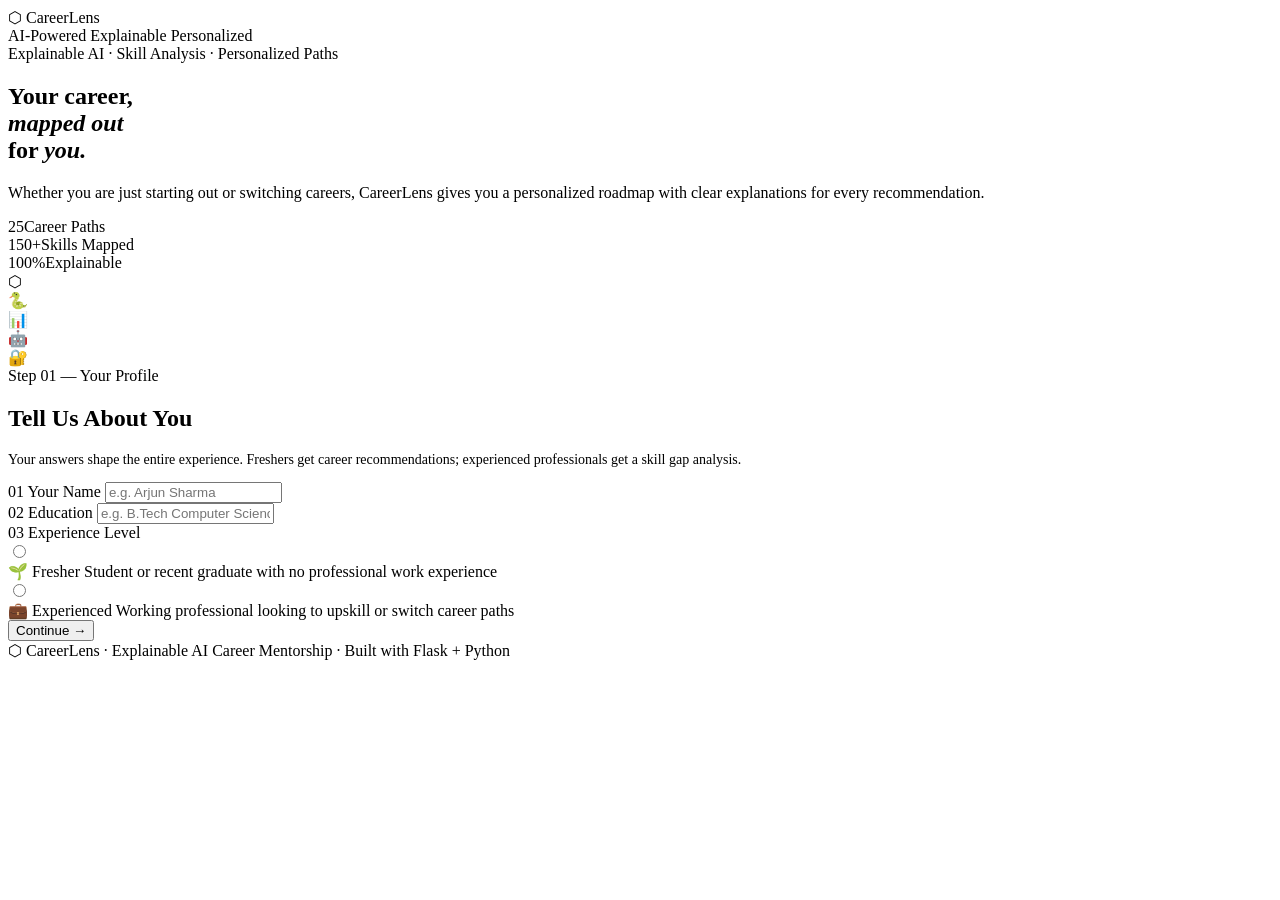
==== index.html @ 4e4c8764 "Add files via upload" ====
<!DOCTYPE html>
<html lang="en">
<head>
  <meta charset="UTF-8" />
  <meta name="viewport" content="width=device-width, initial-scale=1.0" />
  <title>CareerLens — AI Career Mentorship</title>
  <link rel="preconnect" href="https://fonts.googleapis.com" />
  <link href="https://fonts.googleapis.com/css2?family=Bebas+Neue&family=DM+Sans:ital,wght@0,300;0,400;0,500;0,600;1,300&family=DM+Mono:wght@400;500&display=swap" rel="stylesheet" />
  <link rel="stylesheet" href="{{ url_for('static', filename='css/main.css') }}" />
</head>
<body>

<div class="noise"></div>

<!-- HEADER -->
<header class="site-header">
  <div class="logo">
    <span class="logo-mark">⬡</span>
    <span class="logo-text">CareerLens</span>
  </div>
  <nav class="header-nav">
    <span class="nav-tag">AI-Powered</span>
    <span class="nav-tag">Explainable</span>
    <span class="nav-tag">Personalized</span>
  </nav>
</header>

<!-- HERO -->
<section class="hero">
  <div class="hero-grid-bg"></div>
  <div class="hero-content">
    <div class="hero-eyebrow">Explainable AI · Skill Analysis · Personalized Paths</div>
    <h1 class="hero-title">
      Your career,<br/>
      <em>mapped out</em><br/>
      for <em>you.</em>
    </h1>
    <p class="hero-sub">Whether you are just starting out or switching careers, CareerLens gives you a personalized roadmap with clear explanations for every recommendation.</p>
    <div class="hero-stats">
      <div class="stat"><span class="stat-num">25</span><span class="stat-label">Career Paths</span></div>
      <div class="stat"><span class="stat-num">150+</span><span class="stat-label">Skills Mapped</span></div>
      <div class="stat"><span class="stat-num">100%</span><span class="stat-label">Explainable</span></div>
    </div>
  </div>
  <div class="hero-visual">
    <div class="orbit-ring ring-1"></div>
    <div class="orbit-ring ring-2"></div>
    <div class="orbit-ring ring-3"></div>
    <div class="center-node">⬡</div>
    <div class="orbit-node node-a">🐍</div>
    <div class="orbit-node node-b">📊</div>
    <div class="orbit-node node-c">🤖</div>
    <div class="orbit-node node-d">🔐</div>
  </div>
</section>

<!-- STEP 1: PROFILE FORM -->
<section class="form-section" id="profile">
  <div class="form-container">
    <div class="form-header">
      <div class="form-step-label">Step 01 — Your Profile</div>
      <h2 class="form-title">Tell Us About You</h2>
      <p style="color:var(--text-3);font-size:14px;margin-top:8px;">Your answers shape the entire experience. Freshers get career recommendations; experienced professionals get a skill gap analysis.</p>
    </div>

    <form id="profileForm" class="mentor-form">

      <!-- Name -->
      <div class="field-group">
        <label for="userName" class="field-label">
          <span class="field-num">01</span> Your Name
        </label>
        <input type="text" id="userName" class="field-input"
          placeholder="e.g. Arjun Sharma" autocomplete="off" required />
      </div>

      <!-- Education -->
      <div class="field-group">
        <label for="userEducation" class="field-label">
          <span class="field-num">02</span> Education
        </label>
        <input type="text" id="userEducation" class="field-input"
          placeholder="e.g. B.Tech Computer Science, B.Sc Mathematics..." autocomplete="off" required />
      </div>

      <!-- Experience Level -->
      <div class="field-group">
        <label class="field-label">
          <span class="field-num">03</span> Experience Level
        </label>
        <div class="exp-toggle">
          <label class="exp-card" id="fresherCard">
            <input type="radio" name="experience" value="fresher" required />
            <div class="exp-card-inner">
              <span class="exp-icon">🌱</span>
              <span class="exp-title">Fresher</span>
              <span class="exp-desc">Student or recent graduate with no professional work experience</span>
            </div>
          </label>
          <label class="exp-card" id="experiencedCard">
            <input type="radio" name="experience" value="experienced" required />
            <div class="exp-card-inner">
              <span class="exp-icon">💼</span>
              <span class="exp-title">Experienced</span>
              <span class="exp-desc">Working professional looking to upskill or switch career paths</span>
            </div>
          </label>
        </div>
      </div>

      <div id="formError" class="form-error" hidden></div>

      <button type="submit" class="submit-btn" id="submitBtn">
        <span class="btn-text">Continue</span>
        <span class="btn-arrow">→</span>
      </button>

    </form>
  </div>
</section>

<!-- FOOTER -->
<footer class="site-footer">
  <div class="footer-inner">
    <span class="logo-mark">⬡</span>
    <span>CareerLens · Explainable AI Career Mentorship · Built with Flask + Python</span>
  </div>
</footer>

<script>
  const form = document.getElementById("profileForm");
  const errBox = document.getElementById("formError");

  form.addEventListener("submit", function(e) {
    e.preventDefault();
    errBox.hidden = true;

    const name       = document.getElementById("userName").value.trim();
    const education  = document.getElementById("userEducation").value.trim();
    const experience = document.querySelector('input[name="experience"]:checked')?.value;

    if (!name || !education || !experience) {
      errBox.textContent = "Please fill in all fields and select your experience level.";
      errBox.hidden = false;
      return;
    }

    // Store in sessionStorage so next page can read it
    sessionStorage.setItem("cl_name",       name);
    sessionStorage.setItem("cl_education",  education);
    sessionStorage.setItem("cl_experience", experience);

    if (experience === "fresher") {
      window.location.href = "/fresher";
    } else {
      window.location.href = "/experienced";
    }
  });
</script>
</body>
</html>
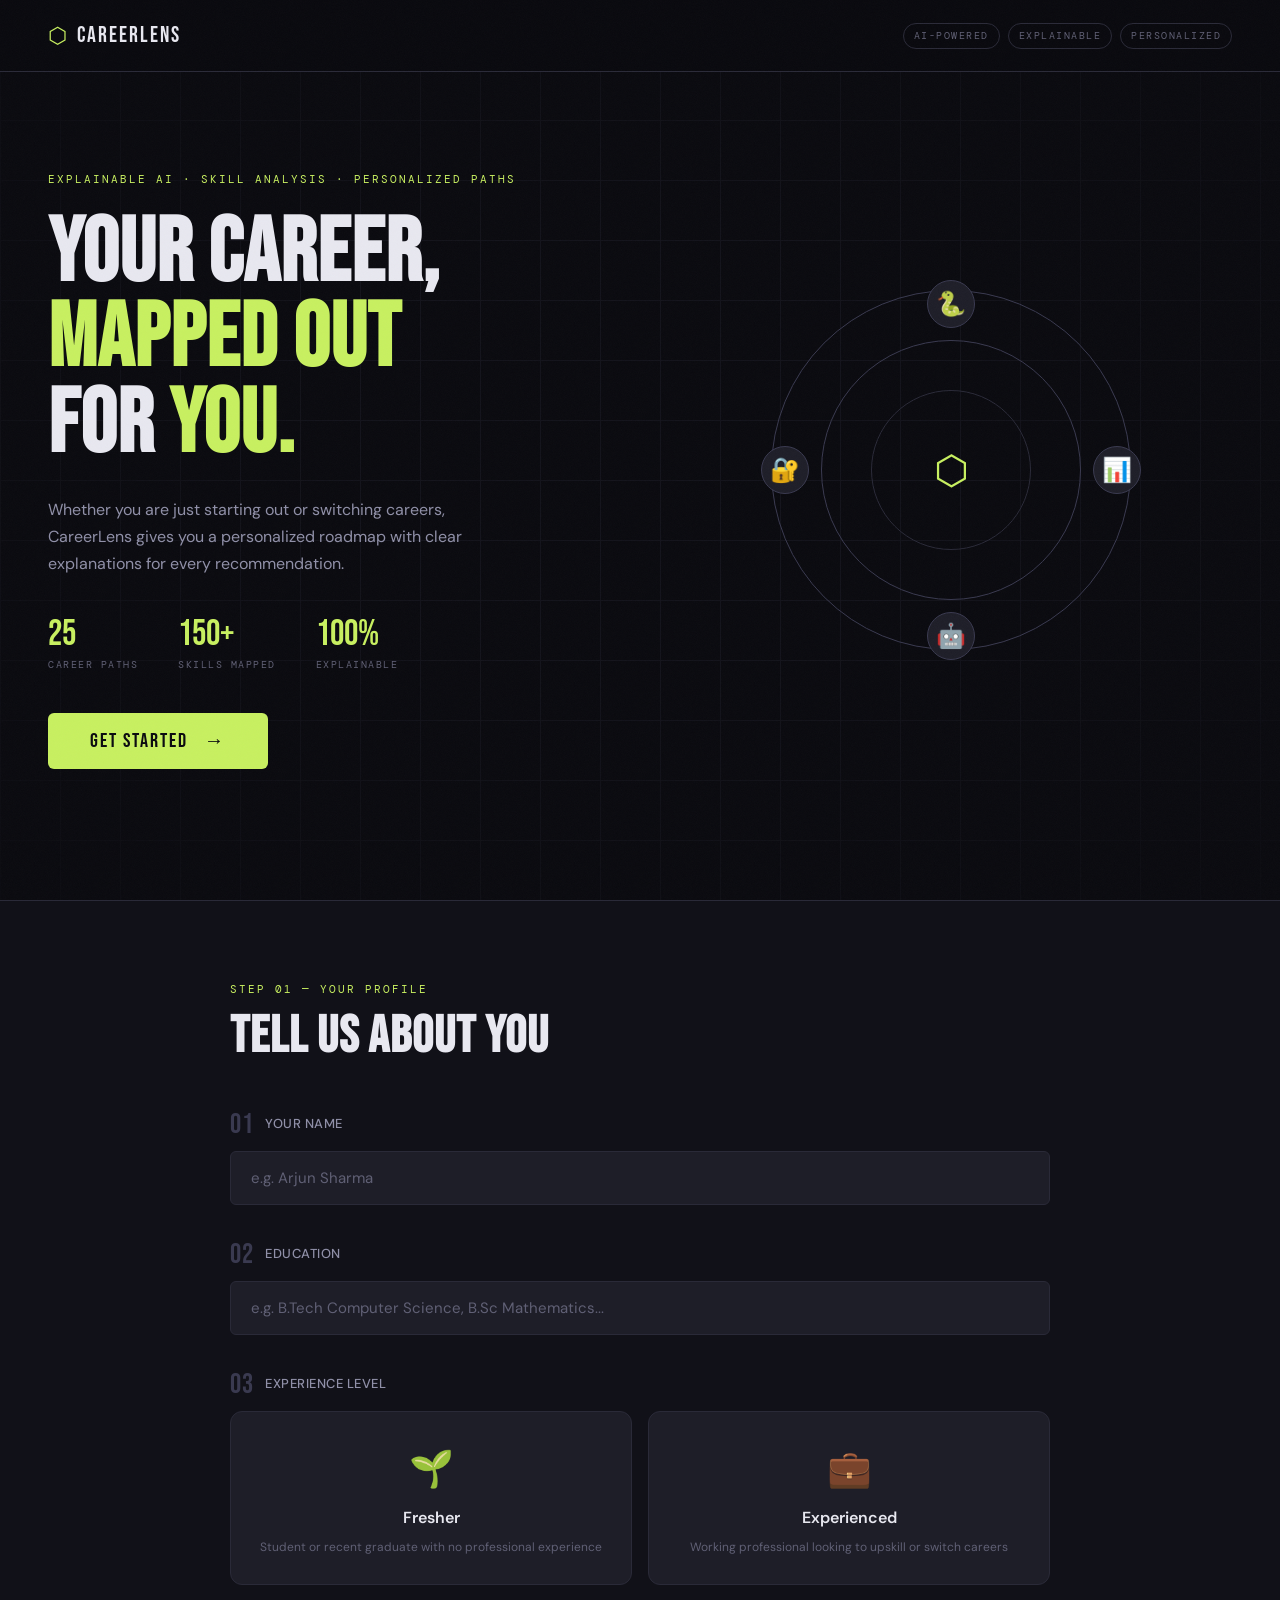
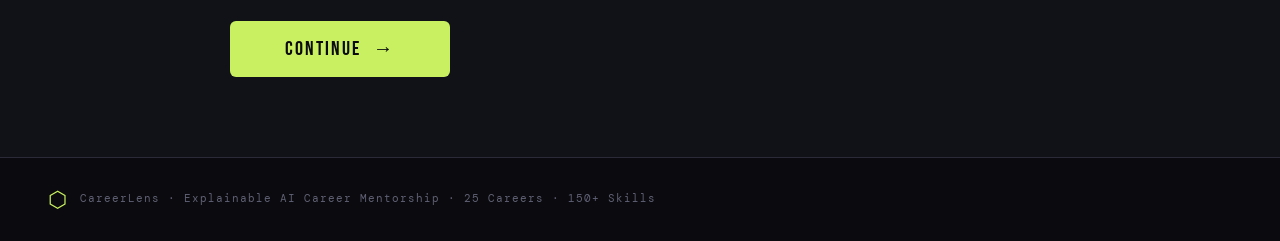
==== commit 9981f58c: "Update print statement from 'Hello' to 'Goodbye'" ====
--- a/index.html
+++ b/index.html
@@ -1,161 +1,720 @@
 <!DOCTYPE html>
 <html lang="en">
 <head>
-  <meta charset="UTF-8" />
-  <meta name="viewport" content="width=device-width, initial-scale=1.0" />
-  <title>CareerLens — AI Career Mentorship</title>
-  <link rel="preconnect" href="https://fonts.googleapis.com" />
-  <link href="https://fonts.googleapis.com/css2?family=Bebas+Neue&family=DM+Sans:ital,wght@0,300;0,400;0,500;0,600;1,300&family=DM+Mono:wght@400;500&display=swap" rel="stylesheet" />
-  <link rel="stylesheet" href="{{ url_for('static', filename='css/main.css') }}" />
+<meta charset="UTF-8"/>
+<meta name="viewport" content="width=device-width,initial-scale=1.0"/>
+<title>CareerLens — AI Career Mentorship</title>
+<link rel="preconnect" href="https://fonts.googleapis.com"/>
+<link href="https://fonts.googleapis.com/css2?family=Bebas+Neue&family=DM+Sans:wght@300;400;500;600&family=DM+Mono:wght@400;500&display=swap" rel="stylesheet"/>
+<style>
+:root{
+  --bg:#0a0a0f;--bg2:#111118;--bg3:#18181f;--surface:#1e1e28;
+  --border:#2a2a38;--border2:#3a3a50;
+  --text:#e8e8f0;--text2:#9090a8;--text3:#606075;
+  --accent:#c8f060;--accent2:#60c0f0;--accent3:#f0906a;
+  --critical:#ff6b6b;--important:#ffa94d;--advanced:#60c0f0;
+  --green:#69db7c;
+  --fd:'Bebas Neue',sans-serif;--fb:'DM Sans',sans-serif;--fm:'DM Mono',monospace;
+  --r:6px;--rl:12px;
+}
+*,*::before,*::after{box-sizing:border-box;margin:0;padding:0}
+html{scroll-behavior:smooth}
+body{font-family:var(--fb);background:var(--bg);color:var(--text);min-height:100vh;overflow-x:hidden;line-height:1.6}
+.noise{position:fixed;inset:0;pointer-events:none;z-index:999;opacity:.03;
+  background-image:url("data:image/svg+xml,%3Csvg viewBox='0 0 256 256' xmlns='http://www.w3.org/2000/svg'%3E%3Cfilter id='n'%3E%3CfeTurbulence type='fractalNoise' baseFrequency='.9' numOctaves='4' stitchTiles='stitch'/%3E%3C/filter%3E%3Crect width='100%25' height='100%25' filter='url(%23n)'/%3E%3C/svg%3E");
+  background-size:180px}
+
+/* HEADER */
+.site-header{position:fixed;top:0;left:0;right:0;z-index:100;display:flex;align-items:center;justify-content:space-between;padding:18px 48px;background:rgba(10,10,15,.85);backdrop-filter:blur(12px);border-bottom:1px solid var(--border)}
+.logo{display:flex;align-items:center;gap:10px;cursor:pointer}
+.logo-mark{font-size:22px;color:var(--accent);animation:pulse 3s ease-in-out infinite}
+.logo-text{font-family:var(--fd);font-size:22px;letter-spacing:2px}
+.header-nav{display:flex;gap:8px}
+.nav-tag{font-family:var(--fm);font-size:10px;letter-spacing:1.5px;text-transform:uppercase;color:var(--text3);padding:4px 10px;border:1px solid var(--border);border-radius:99px}
+.breadcrumb{display:flex;align-items:center;gap:8px;font-family:var(--fm);font-size:11px;letter-spacing:1px}
+.bc-done{color:var(--accent);text-decoration:line-through;text-decoration-color:rgba(200,240,96,.4)}
+.bc-active{color:var(--text);font-weight:500}
+.bc-todo{color:var(--text3)}
+.bc-sep{color:var(--border2)}
+
+/* PAGE SYSTEM */
+.page{display:none;min-height:100vh}
+.page.active{display:block}
+
+/* HERO */
+.hero{position:relative;min-height:100vh;display:grid;grid-template-columns:1fr 1fr;align-items:center;padding:120px 48px 80px;gap:60px;overflow:hidden}
+.hero-grid-bg{position:absolute;inset:0;background-image:linear-gradient(var(--border) 1px,transparent 1px),linear-gradient(90deg,var(--border) 1px,transparent 1px);background-size:60px 60px;opacity:.3;mask-image:radial-gradient(ellipse 80% 80% at 50% 50%,black 30%,transparent 100%)}
+.hero-eyebrow{font-family:var(--fm);font-size:11px;letter-spacing:2px;text-transform:uppercase;color:var(--accent);margin-bottom:24px;animation:fadeUp .6s .2s ease both}
+.hero-title{font-family:var(--fd);font-size:clamp(52px,7vw,90px);line-height:.95;letter-spacing:1px;margin-bottom:28px;animation:fadeUp .6s .4s ease both}
+.hero-title em{font-style:normal;color:var(--accent)}
+.hero-sub{font-size:16px;color:var(--text2);max-width:440px;line-height:1.7;margin-bottom:40px;animation:fadeUp .6s .6s ease both}
+.hero-stats{display:flex;gap:40px;animation:fadeUp .6s .8s ease both}
+.stat{display:flex;flex-direction:column}
+.stat-num{font-family:var(--fd);font-size:36px;color:var(--accent);line-height:1}
+.stat-label{font-family:var(--fm);font-size:10px;letter-spacing:1.5px;text-transform:uppercase;color:var(--text3);margin-top:4px}
+.hero-cta{margin-top:40px;animation:fadeUp .6s 1s ease both}
+.hero-visual{position:relative;width:400px;height:400px;margin:0 auto;animation:fadeIn 1s 1s ease both}
+.orbit-ring{position:absolute;border-radius:50%;border:1px solid var(--border2);top:50%;left:50%;transform:translate(-50%,-50%)}
+.ring-1{width:160px;height:160px;border-color:var(--border);animation:spin 20s linear infinite}
+.ring-2{width:260px;height:260px;animation:spin 30s linear infinite reverse}
+.ring-3{width:360px;height:360px;animation:spin 45s linear infinite}
+.center-node{position:absolute;top:50%;left:50%;transform:translate(-50%,-50%);font-size:40px;color:var(--accent);animation:pulse 3s ease-in-out infinite;z-index:2}
+.orbit-node{position:absolute;font-size:24px;width:48px;height:48px;display:flex;align-items:center;justify-content:center;background:var(--surface);border:1px solid var(--border2);border-radius:50%;z-index:3}
+.node-a{top:10px;left:50%;transform:translateX(-50%)}
+.node-b{top:50%;right:10px;transform:translateY(-50%)}
+.node-c{bottom:10px;left:50%;transform:translateX(-50%)}
+.node-d{top:50%;left:10px;transform:translateY(-50%)}
+
+/* FORM SECTIONS */
+.form-section{padding:80px 48px;background:var(--bg2);border-top:1px solid var(--border)}
+.form-container{max-width:820px;margin:0 auto}
+.form-header{margin-bottom:48px}
+.form-step-label{font-family:var(--fm);font-size:11px;letter-spacing:2px;text-transform:uppercase;color:var(--accent);margin-bottom:12px}
+.form-title{font-family:var(--fd);font-size:52px;letter-spacing:1px;line-height:1}
+.mentor-form{display:flex;flex-direction:column;gap:36px}
+.field-group{display:flex;flex-direction:column;gap:12px}
+.field-label{display:flex;align-items:center;gap:12px;font-size:13px;font-weight:500;letter-spacing:.5px;color:var(--text2);text-transform:uppercase}
+.field-num{font-family:var(--fd);font-size:28px;color:var(--border2);line-height:1}
+.field-hint{margin-left:auto;font-family:var(--fm);font-size:10px;letter-spacing:1px;color:var(--text3);font-weight:400;text-transform:none}
+.field-input{width:100%;background:var(--surface);border:1px solid var(--border);border-radius:var(--r);color:var(--text);font-family:var(--fb);font-size:15px;padding:16px 20px;outline:none;transition:border-color .2s,box-shadow .2s;resize:none}
+.field-input::placeholder{color:var(--text3)}
+.field-input:focus{border-color:var(--accent);box-shadow:0 0 0 3px rgba(200,240,96,.08)}
+.field-textarea{min-height:90px;line-height:1.6}
+.field-select{appearance:none;-webkit-appearance:none;background-image:url("data:image/svg+xml,%3Csvg xmlns='http://www.w3.org/2000/svg' width='12' height='12' viewBox='0 0 12 12'%3E%3Cpath fill='%23606075' d='M6 8L1 3h10z'/%3E%3C/svg%3E");background-repeat:no-repeat;background-position:right 16px center;padding-right:40px;cursor:pointer}
+.field-select option{background:var(--bg2);color:var(--text)}
+
+/* EXP TOGGLE */
+.exp-toggle{display:grid;grid-template-columns:1fr 1fr;gap:16px}
+.exp-card input[type=radio]{display:none}
+.exp-card-inner{display:flex;flex-direction:column;align-items:center;text-align:center;gap:8px;padding:28px 20px;background:var(--surface);border:1px solid var(--border);border-radius:var(--rl);cursor:pointer;transition:all .2s}
+.exp-card-inner:hover{border-color:var(--border2);transform:translateY(-2px)}
+.exp-card input:checked+.exp-card-inner{border-color:var(--accent);background:rgba(200,240,96,.07);box-shadow:0 0 0 3px rgba(200,240,96,.08)}
+.exp-icon{font-size:36px}
+.exp-title{font-weight:600;font-size:16px;color:var(--text)}
+.exp-desc{font-size:12px;color:var(--text3);line-height:1.4}
+
+/* CHECKBOX GRID */
+.checkbox-grid{display:grid;grid-template-columns:repeat(auto-fit,minmax(150px,1fr));gap:12px}
+.check-card input[type=checkbox]{display:none}
+.check-inner{display:flex;flex-direction:column;align-items:center;text-align:center;gap:6px;padding:20px 12px;background:var(--surface);border:1px solid var(--border);border-radius:var(--rl);cursor:pointer;transition:all .2s;font-size:13px;color:var(--text2)}
+.check-inner:hover{border-color:var(--border2);transform:translateY(-2px)}
+.check-card input:checked+.check-inner{border-color:var(--accent);background:rgba(200,240,96,.07);color:var(--text);box-shadow:0 0 0 3px rgba(200,240,96,.08)}
+.check-icon{font-size:28px}
+
+/* SKILL CHIPS */
+.skill-chips{display:flex;flex-wrap:wrap;gap:8px}
+.skill-chip{font-family:var(--fm);font-size:12px;padding:4px 12px;border-radius:99px;background:rgba(200,240,96,.1);border:1px solid rgba(200,240,96,.25);color:var(--accent);animation:chipPop .15s ease}
+
+/* SUBMIT BUTTON */
+.submit-btn{align-self:flex-start;display:flex;align-items:center;gap:12px;padding:16px 36px;background:var(--accent);color:#0a0a0f;font-family:var(--fd);font-size:20px;letter-spacing:2px;border:none;border-radius:var(--r);cursor:pointer;transition:all .2s;min-width:220px;justify-content:center}
+.submit-btn:hover{transform:translateY(-2px);box-shadow:0 8px 24px rgba(200,240,96,.25)}
+.submit-btn:disabled{opacity:.6;cursor:not-allowed;transform:none}
+.btn-loader{display:flex;gap:4px;align-items:center}
+.loader-dot{width:6px;height:6px;border-radius:50%;background:#0a0a0f;animation:bounce .6s ease infinite}
+.loader-dot:nth-child(2){animation-delay:.15s}
+.loader-dot:nth-child(3){animation-delay:.3s}
+.form-error{padding:14px 20px;background:rgba(255,107,107,.08);border:1px solid rgba(255,107,107,.25);border-radius:6px;color:#ff6b6b;font-size:14px;font-family:var(--fm)}
+
+/* RESULTS */
+.results-section{padding:80px 48px;background:var(--bg)}
+.results-container{max-width:900px;margin:0 auto}
+.results-header{display:grid;grid-template-columns:1fr auto;align-items:start;gap:24px;margin-bottom:48px;padding-bottom:40px;border-bottom:1px solid var(--border)}
+.results-greeting{font-family:var(--fm);font-size:11px;letter-spacing:2px;text-transform:uppercase;color:var(--accent);margin-bottom:8px}
+.results-title{font-family:var(--fd);font-size:52px;letter-spacing:1px;line-height:1}
+.career-badge{display:flex;flex-direction:column;align-items:center;gap:4px;padding:20px 28px;background:var(--surface);border:1px solid var(--border);border-radius:var(--rl);text-align:center}
+.career-badge-icon{font-size:36px}
+.career-badge-name{font-size:13px;font-weight:600}
+.score-panel{display:grid;grid-template-columns:1fr 1fr 1fr;gap:16px;margin-bottom:40px}
+.score-card{padding:24px;background:var(--bg2);border:1px solid var(--border);border-radius:var(--rl)}
+.score-card-label{font-family:var(--fm);font-size:10px;letter-spacing:1.5px;text-transform:uppercase;color:var(--text3);margin-bottom:8px}
+.score-card-value{font-family:var(--fd);font-size:44px;line-height:1}
+.score-card-value.green{color:var(--green)}.score-card-value.orange{color:var(--important)}.score-card-value.yellow{color:#ffe066}.score-card-value.red{color:var(--critical)}.score-card-value.accent{color:var(--accent)}
+.score-card-sub{font-size:12px;color:var(--text3);margin-top:4px}
+.progress-bar-wrap{margin-bottom:48px;padding:24px;background:var(--bg2);border:1px solid var(--border);border-radius:var(--rl)}
+.progress-bar-label{display:flex;justify-content:space-between;font-family:var(--fm);font-size:11px;letter-spacing:1px;text-transform:uppercase;color:var(--text3);margin-bottom:12px}
+.progress-track{width:100%;height:8px;background:var(--border);border-radius:99px;overflow:hidden}
+.progress-fill{height:100%;border-radius:99px;background:linear-gradient(90deg,var(--accent),var(--accent2));transition:width 1.5s cubic-bezier(.4,0,.2,1);width:0}
+.section-title{font-family:var(--fd);font-size:32px;letter-spacing:1px;margin-bottom:16px;display:flex;align-items:center;gap:12px}
+.tag{font-family:var(--fm);font-size:11px;letter-spacing:1px;padding:3px 10px;border-radius:99px;font-style:normal}
+.tag-green{background:rgba(105,219,124,.12);color:var(--green);border:1px solid rgba(105,219,124,.2)}
+.tag-red{background:rgba(255,107,107,.12);color:var(--critical);border:1px solid rgba(255,107,107,.2)}
+.tag-blue{background:rgba(96,192,240,.12);color:var(--accent2);border:1px solid rgba(96,192,240,.2)}
+.present-skills-list{display:flex;flex-wrap:wrap;gap:10px;margin-bottom:40px}
+.present-chip{font-family:var(--fm);font-size:13px;padding:8px 16px;background:rgba(105,219,124,.08);border:1px solid rgba(105,219,124,.2);color:var(--green);border-radius:99px;display:flex;align-items:center;gap:6px}
+.present-chip::before{content:'✓';font-size:11px}
+.missing-skills-list{display:flex;flex-direction:column;gap:12px;margin-bottom:48px}
+.missing-skill-card{display:grid;grid-template-columns:auto 1fr auto;align-items:center;gap:16px;padding:20px 24px;background:var(--bg2);border:1px solid var(--border);border-radius:var(--rl);transition:border-color .2s,transform .2s;cursor:pointer}
+.missing-skill-card:hover{border-color:var(--border2);transform:translateX(4px)}
+.missing-skill-card.expanded{border-color:var(--accent)}
+.priority-dot{width:10px;height:10px;border-radius:50%;flex-shrink:0}
+.priority-dot.critical{background:var(--critical);box-shadow:0 0 8px var(--critical)}
+.priority-dot.important{background:var(--important)}
+.priority-dot.advanced{background:var(--advanced)}
+.missing-skill-name{font-weight:600;font-size:15px}
+.missing-skill-priority{font-family:var(--fm);font-size:10px;letter-spacing:1px;text-transform:uppercase;color:var(--text3)}
+.missing-skill-weeks{font-family:var(--fm);font-size:12px;color:var(--text3);white-space:nowrap}
+.xai-panel{display:none;grid-column:1/-1;margin-top:4px;padding:16px 20px;background:var(--bg3);border:1px solid var(--border);border-radius:var(--r);border-left:3px solid var(--accent)}
+.xai-panel.open{display:block}
+.xai-label{font-family:var(--fm);font-size:10px;letter-spacing:1.5px;text-transform:uppercase;color:var(--accent);margin-bottom:8px}
+.xai-reason{font-size:14px;color:var(--text2);line-height:1.6;margin-bottom:12px}
+.xai-resources-label{font-family:var(--fm);font-size:10px;letter-spacing:1px;text-transform:uppercase;color:var(--text3);margin-bottom:8px}
+.xai-resources{display:flex;flex-wrap:wrap;gap:8px}
+.xai-resource{font-family:var(--fm);font-size:11px;padding:4px 12px;background:var(--surface);border:1px solid var(--border);border-radius:99px;color:var(--text2)}
+
+/* ROADMAP */
+.roadmap-section{margin-bottom:60px}
+.roadmap-timeline{position:relative;padding-left:60px}
+.roadmap-timeline::before{content:'';position:absolute;left:20px;top:0;bottom:0;width:1px;background:linear-gradient(180deg,var(--accent),var(--accent2),transparent)}
+.roadmap-step{position:relative;margin-bottom:24px;opacity:0;transform:translateX(-10px);transition:all .4s ease}
+.roadmap-step.visible{opacity:1;transform:translateX(0)}
+.step-node{position:absolute;left:-48px;top:16px;width:32px;height:32px;display:flex;align-items:center;justify-content:center;font-family:var(--fd);font-size:14px;border-radius:50%;background:var(--bg2);border:1px solid var(--border2);color:var(--text2)}
+.roadmap-step.critical .step-node{background:rgba(255,107,107,.1);border-color:var(--critical);color:var(--critical)}
+.roadmap-step.important .step-node{background:rgba(255,169,77,.1);border-color:var(--important);color:var(--important)}
+.roadmap-step.advanced .step-node{background:rgba(96,192,240,.1);border-color:var(--advanced);color:var(--advanced)}
+.step-card{padding:20px 24px;background:var(--bg2);border:1px solid var(--border);border-radius:var(--rl);transition:border-color .2s}
+.step-card:hover{border-color:var(--border2)}
+.step-phase{font-family:var(--fm);font-size:10px;letter-spacing:1.5px;text-transform:uppercase;color:var(--text3);margin-bottom:6px}
+.step-skill{font-weight:600;font-size:16px;margin-bottom:6px}
+.step-xai{font-size:13px;color:var(--text3);font-style:italic;margin-bottom:12px;padding:8px 12px;border-left:2px solid var(--accent);background:rgba(200,240,96,.04)}
+.step-meta{display:flex;gap:12px;align-items:center}
+.step-weeks{font-family:var(--fm);font-size:11px;color:var(--text3)}
+.step-resources{display:flex;gap:6px;flex-wrap:wrap}
+.step-resource{font-family:var(--fm);font-size:10px;padding:2px 8px;background:var(--surface);border:1px solid var(--border);border-radius:99px;color:var(--text3)}
+.total-time-banner{margin-top:32px;padding:24px 32px;background:linear-gradient(135deg,rgba(200,240,96,.08),rgba(96,192,240,.08));border:1px solid rgba(200,240,96,.2);border-radius:var(--rl);display:flex;align-items:center;justify-content:space-between}
+.total-time-label{font-family:var(--fm);font-size:11px;letter-spacing:1.5px;text-transform:uppercase;color:var(--text3)}
+.total-time-value{font-family:var(--fd);font-size:40px;color:var(--accent);line-height:1}
+.total-time-note{font-size:12px;color:var(--text3)}
+.all-present-banner{padding:32px;text-align:center;background:rgba(105,219,124,.05);border:1px solid rgba(105,219,124,.2);border-radius:var(--rl)}
+.all-present-icon{font-size:48px;margin-bottom:12px}
+.all-present-title{font-family:var(--fd);font-size:32px;color:var(--green);margin-bottom:8px}
+
+/* REC CARDS */
+.rec-grid{display:flex;flex-direction:column;gap:32px;margin-top:40px}
+.rec-card{background:var(--bg2);border:1px solid var(--border);border-radius:var(--rl);padding:28px;transition:border-color .2s}
+.rec-card:hover{border-color:var(--border2)}
+.rec-card-header{display:flex;align-items:flex-start;gap:16px;margin-bottom:20px}
+.rec-rank{font-family:var(--fd);font-size:40px;color:var(--border2);line-height:1;flex-shrink:0;min-width:48px}
+.rec-icon{font-size:36px;flex-shrink:0}
+.rec-title{font-weight:600;font-size:20px;margin-bottom:4px}
+.rec-desc{font-size:13px;color:var(--text3);line-height:1.4}
+.match-meter-wrap{margin:16px 0 4px}
+.match-meter-label{display:flex;justify-content:space-between;font-family:var(--fm);font-size:10px;letter-spacing:1.5px;text-transform:uppercase;color:var(--text3);margin-bottom:8px}
+.match-meter-label strong{color:var(--accent);font-size:13px}
+.match-track{width:100%;height:10px;background:var(--border);border-radius:99px;overflow:hidden}
+.match-fill{height:100%;border-radius:99px;transition:width 1.2s cubic-bezier(.4,0,.2,1);width:0}
+.match-fill.high{background:linear-gradient(90deg,var(--accent),#a8e840)}
+.match-fill.mid{background:linear-gradient(90deg,var(--important),#ffd43b)}
+.match-fill.low{background:linear-gradient(90deg,var(--critical),var(--important))}
+.score-badge{display:inline-flex;align-items:center;gap:6px;padding:4px 12px;border-radius:99px;font-family:var(--fm);font-size:11px;font-weight:500;margin-bottom:12px}
+.score-badge.high{background:rgba(200,240,96,.12);border:1px solid rgba(200,240,96,.3);color:var(--accent)}
+.score-badge.mid{background:rgba(255,169,77,.12);border:1px solid rgba(255,169,77,.3);color:var(--important)}
+.score-badge.low{background:rgba(255,107,107,.12);border:1px solid rgba(255,107,107,.3);color:var(--critical)}
+.toggle-roadmap-btn{background:none;border:1px solid var(--border);color:var(--text2);font-family:var(--fm);font-size:11px;letter-spacing:1px;text-transform:uppercase;padding:10px 20px;border-radius:6px;cursor:pointer;width:100%;transition:border-color .2s}
+.toggle-roadmap-btn:hover{border-color:var(--border2)}
+
+/* FOOTER */
+.site-footer{padding:24px 48px;border-top:1px solid var(--border);background:var(--bg)}
+.footer-inner{display:flex;align-items:center;gap:12px;font-family:var(--fm);font-size:11px;letter-spacing:1px;color:var(--text3)}
+
+/* ANIMATIONS */
+@keyframes fadeUp{from{opacity:0;transform:translateY(20px)}to{opacity:1;transform:translateY(0)}}
+@keyframes fadeIn{from{opacity:0}to{opacity:1}}
+@keyframes spin{from{transform:translate(-50%,-50%) rotate(0)}to{transform:translate(-50%,-50%) rotate(360deg)}}
+@keyframes pulse{0%,100%{opacity:1;text-shadow:0 0 20px rgba(200,240,96,.5)}50%{opacity:.7;text-shadow:0 0 40px rgba(200,240,96,.8)}}
+@keyframes bounce{0%,80%,100%{transform:translateY(0)}40%{transform:translateY(-4px)}}
+@keyframes chipPop{from{transform:scale(.8);opacity:0}to{transform:scale(1);opacity:1}}
+@keyframes resultsIn{from{opacity:0;transform:translateY(30px)}to{opacity:1;transform:translateY(0)}}
+.results-animate{animation:resultsIn .5s ease forwards}
+
+@media(max-width:900px){
+  .hero{grid-template-columns:1fr;padding:100px 24px 60px}
+  .hero-visual{display:none}
+  .form-section,.results-section{padding:60px 24px}
+  .site-header{padding:16px 24px}
+  .score-panel{grid-template-columns:1fr}
+  .results-header{grid-template-columns:1fr}
+  .exp-toggle{grid-template-columns:1fr}
+}
+@media(max-width:500px){
+  .checkbox-grid{grid-template-columns:1fr 1fr}
+  .hero-stats{gap:24px}
+}
+</style>
 </head>
 <body>
-
 <div class="noise"></div>
 
 <!-- HEADER -->
-<header class="site-header">
-  <div class="logo">
-    <span class="logo-mark">⬡</span>
+<header class="site-header" id="siteHeader">
+  <div class="logo" onclick="goHome()">
+    <span class="logo-mark">&#x2B21;</span>
     <span class="logo-text">CareerLens</span>
   </div>
-  <nav class="header-nav">
+  <nav class="header-nav" id="headerNav">
     <span class="nav-tag">AI-Powered</span>
     <span class="nav-tag">Explainable</span>
     <span class="nav-tag">Personalized</span>
   </nav>
 </header>
 
-<!-- HERO -->
-<section class="hero">
-  <div class="hero-grid-bg"></div>
-  <div class="hero-content">
-    <div class="hero-eyebrow">Explainable AI · Skill Analysis · Personalized Paths</div>
-    <h1 class="hero-title">
-      Your career,<br/>
-      <em>mapped out</em><br/>
-      for <em>you.</em>
-    </h1>
-    <p class="hero-sub">Whether you are just starting out or switching careers, CareerLens gives you a personalized roadmap with clear explanations for every recommendation.</p>
-    <div class="hero-stats">
-      <div class="stat"><span class="stat-num">25</span><span class="stat-label">Career Paths</span></div>
-      <div class="stat"><span class="stat-num">150+</span><span class="stat-label">Skills Mapped</span></div>
-      <div class="stat"><span class="stat-num">100%</span><span class="stat-label">Explainable</span></div>
+<!-- ══════════════════════════════════════════
+     PAGE 1: HOME / PROFILE
+     ══════════════════════════════════════════ -->
+<div class="page active" id="page-home">
+
+  <!-- HERO -->
+  <section class="hero">
+    <div class="hero-grid-bg"></div>
+    <div class="hero-content">
+      <div class="hero-eyebrow">Explainable AI · Skill Analysis · Personalized Paths</div>
+      <h1 class="hero-title">Your career,<br/><em>mapped out</em><br/>for <em>you.</em></h1>
+      <p class="hero-sub">Whether you are just starting out or switching careers, CareerLens gives you a personalized roadmap with clear explanations for every recommendation.</p>
+      <div class="hero-stats">
+        <div class="stat"><span class="stat-num">25</span><span class="stat-label">Career Paths</span></div>
+        <div class="stat"><span class="stat-num">150+</span><span class="stat-label">Skills Mapped</span></div>
+        <div class="stat"><span class="stat-num">100%</span><span class="stat-label">Explainable</span></div>
+      </div>
+      <div class="hero-cta">
+        <button class="submit-btn" onclick="document.getElementById('profile-form').scrollIntoView({behavior:'smooth'})">
+          Get Started <span style="margin-left:4px">&#8594;</span>
+        </button>
+      </div>
     </div>
-  </div>
-  <div class="hero-visual">
-    <div class="orbit-ring ring-1"></div>
-    <div class="orbit-ring ring-2"></div>
-    <div class="orbit-ring ring-3"></div>
-    <div class="center-node">⬡</div>
-    <div class="orbit-node node-a">🐍</div>
-    <div class="orbit-node node-b">📊</div>
-    <div class="orbit-node node-c">🤖</div>
-    <div class="orbit-node node-d">🔐</div>
-  </div>
-</section>
-
-<!-- STEP 1: PROFILE FORM -->
-<section class="form-section" id="profile">
-  <div class="form-container">
-    <div class="form-header">
-      <div class="form-step-label">Step 01 — Your Profile</div>
-      <h2 class="form-title">Tell Us About You</h2>
-      <p style="color:var(--text-3);font-size:14px;margin-top:8px;">Your answers shape the entire experience. Freshers get career recommendations; experienced professionals get a skill gap analysis.</p>
+    <div class="hero-visual">
+      <div class="orbit-ring ring-1"></div>
+      <div class="orbit-ring ring-2"></div>
+      <div class="orbit-ring ring-3"></div>
+      <div class="center-node">&#x2B21;</div>
+      <div class="orbit-node node-a">&#x1F40D;</div>
+      <div class="orbit-node node-b">&#x1F4CA;</div>
+      <div class="orbit-node node-c">&#x1F916;</div>
+      <div class="orbit-node node-d">&#x1F510;</div>
     </div>
-
-    <form id="profileForm" class="mentor-form">
-
-      <!-- Name -->
-      <div class="field-group">
-        <label for="userName" class="field-label">
-          <span class="field-num">01</span> Your Name
-        </label>
-        <input type="text" id="userName" class="field-input"
-          placeholder="e.g. Arjun Sharma" autocomplete="off" required />
+  </section>
+
+  <!-- PROFILE FORM -->
+  <section class="form-section" id="profile-form">
+    <div class="form-container">
+      <div class="form-header">
+        <div class="form-step-label">Step 01 — Your Profile</div>
+        <h2 class="form-title">Tell Us About You</h2>
       </div>
-
-      <!-- Education -->
-      <div class="field-group">
-        <label for="userEducation" class="field-label">
-          <span class="field-num">02</span> Education
-        </label>
-        <input type="text" id="userEducation" class="field-input"
-          placeholder="e.g. B.Tech Computer Science, B.Sc Mathematics..." autocomplete="off" required />
+      <form class="mentor-form" onsubmit="submitProfile(event)">
+        <div class="field-group">
+          <label class="field-label"><span class="field-num">01</span>Your Name</label>
+          <input type="text" id="p-name" class="field-input" placeholder="e.g. Arjun Sharma" required/>
+        </div>
+        <div class="field-group">
+          <label class="field-label"><span class="field-num">02</span>Education</label>
+          <input type="text" id="p-education" class="field-input" placeholder="e.g. B.Tech Computer Science, B.Sc Mathematics..." required/>
+        </div>
+        <div class="field-group">
+          <label class="field-label"><span class="field-num">03</span>Experience Level</label>
+          <div class="exp-toggle">
+            <label class="exp-card">
+              <input type="radio" name="exp" value="fresher" required/>
+              <div class="exp-card-inner">
+                <span class="exp-icon">&#x1F331;</span>
+                <span class="exp-title">Fresher</span>
+                <span class="exp-desc">Student or recent graduate with no professional experience</span>
+              </div>
+            </label>
+            <label class="exp-card">
+              <input type="radio" name="exp" value="experienced"/>
+              <div class="exp-card-inner">
+                <span class="exp-icon">&#x1F4BC;</span>
+                <span class="exp-title">Experienced</span>
+                <span class="exp-desc">Working professional looking to upskill or switch careers</span>
+              </div>
+            </label>
+          </div>
+        </div>
+        <div id="profile-error" class="form-error" hidden></div>
+        <button type="submit" class="submit-btn">Continue <span>&#8594;</span></button>
+      </form>
+    </div>
+  </section>
+</div>
+
+<!-- ══════════════════════════════════════════
+     PAGE 2A: FRESHER
+     ══════════════════════════════════════════ -->
+<div class="page" id="page-fresher">
+  <section class="form-section" style="padding-top:100px">
+    <div class="form-container">
+      <div class="form-header">
+        <div class="form-step-label">Step 02 — Fresher Path &#x1F331;</div>
+        <h2 class="form-title">What Excites You?</h2>
+        <p id="fresher-welcome" style="color:var(--text2);font-size:15px;margin-top:8px"></p>
       </div>
-
-      <!-- Experience Level -->
-      <div class="field-group">
-        <label class="field-label">
-          <span class="field-num">03</span> Experience Level
-        </label>
-        <div class="exp-toggle">
-          <label class="exp-card" id="fresherCard">
-            <input type="radio" name="experience" value="fresher" required />
-            <div class="exp-card-inner">
-              <span class="exp-icon">🌱</span>
-              <span class="exp-title">Fresher</span>
-              <span class="exp-desc">Student or recent graduate with no professional work experience</span>
-            </div>
-          </label>
-          <label class="exp-card" id="experiencedCard">
-            <input type="radio" name="experience" value="experienced" required />
-            <div class="exp-card-inner">
-              <span class="exp-icon">💼</span>
-              <span class="exp-title">Experienced</span>
-              <span class="exp-desc">Working professional looking to upskill or switch career paths</span>
-            </div>
-          </label>
+      <form class="mentor-form" onsubmit="submitFresher(event)">
+        <div class="field-group">
+          <label class="field-label"><span class="field-num">01</span>Areas of Interest<span class="field-hint">select all that apply</span></label>
+          <div class="checkbox-grid">
+            <label class="check-card"><input type="checkbox" name="interest" value="Web Development"/><div class="check-inner"><span class="check-icon">&#x1F310;</span><span>Web Development</span></div></label>
+            <label class="check-card"><input type="checkbox" name="interest" value="AI/ML"/><div class="check-inner"><span class="check-icon">&#x1F916;</span><span>AI / Machine Learning</span></div></label>
+            <label class="check-card"><input type="checkbox" name="interest" value="Data Analysis"/><div class="check-inner"><span class="check-icon">&#x1F4CA;</span><span>Data Analysis</span></div></label>
+            <label class="check-card"><input type="checkbox" name="interest" value="UI Design"/><div class="check-inner"><span class="check-icon">&#x1F3A8;</span><span>UI / UX Design</span></div></label>
+            <label class="check-card"><input type="checkbox" name="interest" value="Problem Solving"/><div class="check-inner"><span class="check-icon">&#x1F9E9;</span><span>Problem Solving</span></div></label>
+          </div>
         </div>
+        <div class="field-group">
+          <label class="field-label"><span class="field-num">02</span>Favourite Subjects<span class="field-hint">select all that apply</span></label>
+          <div class="checkbox-grid">
+            <label class="check-card"><input type="checkbox" name="subject" value="Mathematics"/><div class="check-inner"><span class="check-icon">&#x1F4D0;</span><span>Mathematics</span></div></label>
+            <label class="check-card"><input type="checkbox" name="subject" value="Programming"/><div class="check-inner"><span class="check-icon">&#x1F4BB;</span><span>Programming</span></div></label>
+            <label class="check-card"><input type="checkbox" name="subject" value="Statistics"/><div class="check-inner"><span class="check-icon">&#x1F4C8;</span><span>Statistics</span></div></label>
+            <label class="check-card"><input type="checkbox" name="subject" value="Design"/><div class="check-inner"><span class="check-icon">&#x270F;&#xFE0F;</span><span>Design</span></div></label>
+          </div>
+        </div>
+        <div id="fresher-error" class="form-error" hidden></div>
+        <button type="submit" class="submit-btn" id="fresher-btn">
+          <span class="btn-text">Find My Career Path</span>
+          <span class="btn-arrow">&#8594;</span>
+          <span class="btn-loader" hidden><span class="loader-dot"></span><span class="loader-dot"></span><span class="loader-dot"></span></span>
+        </button>
+      </form>
+    </div>
+  </section>
+  <section class="results-section" id="fresher-results" hidden>
+    <div class="results-container" id="fresher-results-container"></div>
+  </section>
+</div>
+
+<!-- ══════════════════════════════════════════
+     PAGE 2B: EXPERIENCED
+     ══════════════════════════════════════════ -->
+<div class="page" id="page-experienced">
+  <section class="form-section" style="padding-top:100px">
+    <div class="form-container">
+      <div class="form-header">
+        <div class="form-step-label">Step 02 — Experienced Path &#x1F4BC;</div>
+        <h2 class="form-title">Analyze Your Skill Gap</h2>
+        <p id="exp-welcome" style="color:var(--text2);font-size:15px;margin-top:8px"></p>
       </div>
-
-      <div id="formError" class="form-error" hidden></div>
-
-      <button type="submit" class="submit-btn" id="submitBtn">
-        <span class="btn-text">Continue</span>
-        <span class="btn-arrow">→</span>
-      </button>
-
-    </form>
-  </div>
-</section>
+      <form class="mentor-form" onsubmit="submitExperienced(event)">
+        <div class="field-group">
+          <label class="field-label"><span class="field-num">01</span>Current Role <span class="field-hint">optional</span></label>
+          <input type="text" id="e-current" class="field-input" placeholder="e.g. Web Developer, Data Analyst..."/>
+        </div>
+        <div class="field-group">
+          <label class="field-label"><span class="field-num">02</span>Target Career</label>
+          <select id="e-career" class="field-input field-select" required>
+            <option value="" disabled selected>— Select your target career —</option>
+          </select>
+        </div>
+        <div class="field-group">
+          <label class="field-label"><span class="field-num">03</span>Current Skills<span class="field-hint">comma-separated</span></label>
+          <textarea id="e-skills" class="field-input field-textarea" placeholder="e.g. Python, SQL, JavaScript, React, Git..." rows="3" required></textarea>
+          <div class="skill-chips" id="e-skill-chips"></div>
+        </div>
+        <div id="exp-error" class="form-error" hidden></div>
+        <button type="submit" class="submit-btn" id="exp-btn">
+          <span class="btn-text">Analyze My Skill Gap</span>
+          <span class="btn-arrow">&#8594;</span>
+          <span class="btn-loader" hidden><span class="loader-dot"></span><span class="loader-dot"></span><span class="loader-dot"></span></span>
+        </button>
+      </form>
+    </div>
+  </section>
+  <section class="results-section" id="exp-results" hidden>
+    <div class="results-container" id="exp-results-container"></div>
+  </section>
+</div>
 
 <!-- FOOTER -->
 <footer class="site-footer">
   <div class="footer-inner">
-    <span class="logo-mark">⬡</span>
-    <span>CareerLens · Explainable AI Career Mentorship · Built with Flask + Python</span>
+    <span class="logo-mark">&#x2B21;</span>
+    <span>CareerLens &middot; Explainable AI Career Mentorship &middot; 25 Careers &middot; 150+ Skills</span>
   </div>
 </footer>
 
 <script>
-  const form = document.getElementById("profileForm");
-  const errBox = document.getElementById("formError");
-
-  form.addEventListener("submit", function(e) {
-    e.preventDefault();
-    errBox.hidden = true;
-
-    const name       = document.getElementById("userName").value.trim();
-    const education  = document.getElementById("userEducation").value.trim();
-    const experience = document.querySelector('input[name="experience"]:checked')?.value;
-
-    if (!name || !education || !experience) {
-      errBox.textContent = "Please fill in all fields and select your experience level.";
-      errBox.hidden = false;
-      return;
-    }
-
-    // Store in sessionStorage so next page can read it
-    sessionStorage.setItem("cl_name",       name);
-    sessionStorage.setItem("cl_education",  education);
-    sessionStorage.setItem("cl_experience", experience);
-
-    if (experience === "fresher") {
-      window.location.href = "/fresher";
-    } else {
-      window.location.href = "/experienced";
+// ══════════════════════════════════════════════════════════
+// CAREER DATABASE (all logic runs in the browser)
+// ══════════════════════════════════════════════════════════
+const CAREERS = {"Software Developer":{"icon":"💻","description":"Design, build, and maintain software applications across platforms.","required_skills":{"Programming Fundamentals":{"priority":"critical","reason":"Core programming concepts like variables, loops, functions, and OOP are the foundation every software developer builds upon regardless of language or domain.","resources":["CS50 (Harvard Free Course)","Python.org Tutorial","The Odin Project"],"estimated_weeks":6},"Data Structures & Algorithms":{"priority":"critical","reason":"DSA is tested in every technical interview and is essential for writing efficient, scalable software. Without it, you cannot pass hiring assessments at top companies.","resources":["LeetCode","GeeksforGeeks DSA","Cracking the Coding Interview (book)"],"estimated_weeks":8},"Git & Version Control":{"priority":"critical","reason":"Git is used by every professional software team. Without it, you cannot collaborate on code, track changes, or contribute to any real-world project.","resources":["Git Official Book (free)","GitHub Learning Lab","Atlassian Git Tutorial"],"estimated_weeks":2},"Object-Oriented Programming":{"priority":"important","reason":"OOP principles (classes, inheritance, encapsulation, polymorphism) are the foundation of most large-scale software systems and frameworks.","resources":["OOP in Python (Real Python)","Java OOP (MOOC.fi)","Head First Design Patterns (book)"],"estimated_weeks":4},"Databases":{"priority":"important","reason":"Almost every application stores and retrieves data. Understanding SQL and basic database design is a must-have skill for any developer.","resources":["SQLBolt","PostgreSQL Tutorial","MongoDB University"],"estimated_weeks":4},"Software Design Patterns":{"priority":"important","reason":"Design patterns are reusable solutions to common software problems. They help you write maintainable, scalable code and communicate better with your team.","resources":["Refactoring.Guru","Design Patterns (GoF book)","Head First Design Patterns"],"estimated_weeks":4},"Testing & Debugging":{"priority":"advanced","reason":"Writing unit tests and debugging skills separate junior developers from seniors. Professional codebases require tested, reliable code.","resources":["pytest Documentation","Test-Driven Development (book)","Debugging in VS Code"],"estimated_weeks":3}}},"Software Engineer":{"icon":"⚙️","description":"Apply engineering principles to design robust, scalable software systems.","required_skills":{"Data Structures & Algorithms":{"priority":"critical","reason":"Software engineering interviews at top companies are DSA-heavy. Beyond interviews, efficient algorithms are essential for systems that scale to millions of users.","resources":["LeetCode","NeetCode.io","Cracking the Coding Interview"],"estimated_weeks":10},"System Design":{"priority":"critical","reason":"Software engineers are expected to design large-scale distributed systems. System design skills differentiate mid-level from senior engineers.","resources":["System Design Primer (GitHub)","Designing Data-Intensive Applications (book)","ByteByteGo"],"estimated_weeks":8},"Programming (Python/Java/C++)":{"priority":"critical","reason":"Deep proficiency in at least one language is required. Software engineers must write production-quality, performant code, not just working code.","resources":["Effective Java (book)","Fluent Python (book)","C++ Primer (book)"],"estimated_weeks":8},"Operating Systems":{"priority":"important","reason":"Understanding processes, threads, memory management, and file systems is essential for writing performant software and debugging hard issues.","resources":["Operating Systems: Three Easy Pieces (free)","MIT 6.828","OSTEP Book"],"estimated_weeks":6},"Networking Fundamentals":{"priority":"important","reason":"Modern software runs over networks. Understanding TCP/IP, HTTP, DNS, and sockets is required for building distributed systems and APIs.","resources":["Computer Networking: A Top-Down Approach","Beej's Guide to Networking","CS144 Stanford"],"estimated_weeks":5},"Databases & SQL":{"priority":"important","reason":"Every software system persists data. Deep knowledge of relational databases, indexing, and query optimization is core to engineering roles.","resources":["PostgreSQL Documentation","Use The Index, Luke!","Database Internals (book)"],"estimated_weeks":4},"Cloud & Deployment":{"priority":"advanced","reason":"Modern software is deployed to cloud infrastructure. Understanding AWS/GCP/Azure, containers, and CI/CD pipelines is increasingly expected.","resources":["AWS Free Tier + Tutorials","Docker Getting Started","The DevOps Handbook"],"estimated_weeks":5}}},"Backend Developer":{"icon":"🖥️","description":"Build and maintain server-side logic, APIs, and database systems.","required_skills":{"Server-Side Language (Python/Node/Java)":{"priority":"critical","reason":"Backend development requires deep proficiency in a server-side language. Python (Django/Flask), Node.js (Express), or Java (Spring) are the most in-demand.","resources":["Django Official Tutorial","Node.js Official Docs","Spring Boot Guide"],"estimated_weeks":8},"REST API Design":{"priority":"critical","reason":"Backend developers spend most of their time building and maintaining REST APIs. Understanding HTTP methods, status codes, and API design best practices is essential.","resources":["REST API Tutorial","Postman Learning Center","API Design Patterns (book)"],"estimated_weeks":4},"Databases & SQL":{"priority":"critical","reason":"The backend is the bridge between the application and the database. Deep SQL knowledge and database design skills are non-negotiable.","resources":["PostgreSQL Tutorial","SQLZoo","Database Design for Mere Mortals (book)"],"estimated_weeks":5},"Authentication & Security":{"priority":"important","reason":"Backend developers are responsible for securing APIs with JWT, OAuth, password hashing, and preventing SQL injection and XSS attacks.","resources":["OWASP Top 10","Auth0 Documentation","Web Security Academy (PortSwigger)"],"estimated_weeks":4},"Caching (Redis)":{"priority":"important","reason":"Caching with Redis dramatically improves application performance by reducing database load. It is a standard tool in production backend systems.","resources":["Redis Official Documentation","Redis University (free)","Caching Strategies Guide"],"estimated_weeks":2},"Message Queues":{"priority":"important","reason":"RabbitMQ, Kafka, and Celery are used for async task processing and decoupling services in scalable backend architectures.","resources":["RabbitMQ Tutorials","Apache Kafka Documentation","Celery Documentation"],"estimated_weeks":3},"Docker & Deployment":{"priority":"advanced","reason":"Backend services are containerized and deployed via Docker. Understanding containers and basic CI/CD is expected in modern backend roles.","resources":["Docker Official Get Started","GitHub Actions Documentation","DigitalOcean Tutorials"],"estimated_weeks":4}}},"Frontend Developer":{"icon":"🎨","description":"Build beautiful, responsive user interfaces and web experiences.","required_skills":{"HTML":{"priority":"critical","reason":"HTML is the skeleton of every web page. Semantic HTML is critical for accessibility, SEO, and building well-structured interfaces.","resources":["MDN HTML Guide","freeCodeCamp HTML","The Odin Project"],"estimated_weeks":2},"CSS":{"priority":"critical","reason":"CSS controls all visual presentation. Mastery of Flexbox, Grid, animations, and responsive design is the core skill of frontend development.","resources":["CSS Tricks","Kevin Powell YouTube","Josh Comeau CSS Course"],"estimated_weeks":4},"JavaScript":{"priority":"critical","reason":"JavaScript is the only language that runs natively in browsers. Deep JS knowledge including DOM, events, async, and closures is the foundation of all frontend work.","resources":["javascript.info","Eloquent JavaScript (free)","freeCodeCamp JavaScript"],"estimated_weeks":8},"React or Vue":{"priority":"critical","reason":"Modern frontend development is component-based. React is the most in-demand framework and virtually every frontend job listing requires it.","resources":["React Official Docs","Scrimba React Course","Vue Official Tutorial"],"estimated_weeks":6},"TypeScript":{"priority":"important","reason":"TypeScript is now standard in professional frontend codebases. It catches bugs at compile time and makes large codebases maintainable.","resources":["TypeScript Official Handbook","Total TypeScript (Matt Pocock)","Execute Program"],"estimated_weeks":4},"CSS Frameworks (Tailwind)":{"priority":"important","reason":"Tailwind CSS is the most popular utility-first CSS framework, dramatically speeding up UI development and used widely in production apps.","resources":["Tailwind CSS Docs","Tailwind UI","Scrimba Tailwind Course"],"estimated_weeks":2},"Web Performance":{"priority":"advanced","reason":"Optimizing load times, Core Web Vitals, and rendering performance directly impacts user experience and SEO rankings.","resources":["web.dev Performance","Lighthouse Documentation","Frontend Performance Checklist"],"estimated_weeks":3}}},"Full Stack Developer":{"icon":"🔄","description":"Build complete web applications handling both frontend and backend.","required_skills":{"HTML, CSS & JavaScript":{"priority":"critical","reason":"Full stack development starts with solid frontend fundamentals. You cannot build complete web apps without mastering the core web technologies.","resources":["The Odin Project","freeCodeCamp","MDN Web Docs"],"estimated_weeks":8},"React (Frontend Framework)":{"priority":"critical","reason":"React is the most widely used frontend framework. Full stack developers are expected to build dynamic UIs with React in most modern web stacks.","resources":["React Official Docs","Scrimba React Course","Full Stack Open (Helsinki)"],"estimated_weeks":6},"Node.js & Express":{"priority":"critical","reason":"Node.js allows JavaScript on the backend, enabling true full stack development in one language. Express is the most popular Node.js framework.","resources":["Node.js Official Docs","Express.js Guide","Full Stack Open (Helsinki)"],"estimated_weeks":5},"Databases (SQL & NoSQL)":{"priority":"critical","reason":"Full stack developers must handle data storage on both relational (PostgreSQL) and NoSQL (MongoDB) databases depending on project needs.","resources":["PostgreSQL Tutorial","MongoDB University","Prisma Documentation"],"estimated_weeks":5},"REST APIs & GraphQL":{"priority":"important","reason":"Full stack developers build the APIs their own frontends consume. REST and GraphQL are the two dominant API paradigms in modern web development.","resources":["REST API Tutorial","GraphQL Official Docs","Apollo GraphQL Tutorial"],"estimated_weeks":4},"Git & Deployment":{"priority":"important","reason":"Full stack developers are expected to deploy their own apps. Git for version control and platforms like Vercel or AWS for deployment are essential.","resources":["GitHub Learning Lab","Vercel Documentation","DigitalOcean App Platform"],"estimated_weeks":3},"Docker & CI/CD":{"priority":"advanced","reason":"Containerizing full stack apps with Docker and automating deployments with CI/CD pipelines is the professional standard for shipping software.","resources":["Docker Official Docs","GitHub Actions","Railway.app Tutorials"],"estimated_weeks":4}}},"Application Developer":{"icon":"📦","description":"Build desktop and cross-platform applications for end users.","required_skills":{"Programming Language (Python/Java/C#)":{"priority":"critical","reason":"Application development requires strong proficiency in a language suited to the target platform. Python for tools, Java for cross-platform, C# for Windows.","resources":["Python Official Tutorial","Java MOOC (Helsinki)","Microsoft C# Documentation"],"estimated_weeks":8},"GUI Frameworks":{"priority":"critical","reason":"Desktop apps require GUI frameworks like Tkinter, JavaFX, or Electron to build user interfaces that run outside the browser.","resources":["Tkinter Documentation","JavaFX Tutorial","Electron Official Docs"],"estimated_weeks":5},"Object-Oriented Programming":{"priority":"critical","reason":"Application development is heavily OOP-based. Classes, inheritance, and design patterns are central to building maintainable desktop software.","resources":["Real Python OOP","Java OOP MOOC","Head First Design Patterns"],"estimated_weeks":5},"File I/O & Data Storage":{"priority":"important","reason":"Applications need to read and write files, manage local storage, and often use embedded databases like SQLite for persistence.","resources":["Python File I/O Docs","SQLite Tutorial","LevelDB Guides"],"estimated_weeks":3},"Software Testing":{"priority":"important","reason":"Application bugs affect end users directly. Unit testing, integration testing, and UI testing ensure application reliability.","resources":["pytest Docs","JUnit 5 Guide","Selenium Documentation"],"estimated_weeks":3},"Packaging & Distribution":{"priority":"advanced","reason":"Shipping desktop apps requires packaging them into installers using PyInstaller, NSIS, or MSI. Understanding app distribution pipelines is essential.","resources":["PyInstaller Docs","Electron Builder","NSIS Documentation"],"estimated_weeks":2}}},"Web Developer":{"icon":"🌐","description":"Build responsive, interactive websites and web applications.","required_skills":{"HTML":{"priority":"critical","reason":"HTML is the skeleton of every web page. Without it, no web content can be structured or displayed in a browser.","resources":["MDN HTML Guide","freeCodeCamp HTML Course","The Odin Project"],"estimated_weeks":2},"CSS":{"priority":"critical","reason":"CSS controls visual presentation. Modern CSS with Flexbox and Grid is essential for responsive, beautiful layouts.","resources":["CSS Tricks","Kevin Powell YouTube","freeCodeCamp CSS Course"],"estimated_weeks":3},"JavaScript":{"priority":"critical","reason":"JavaScript is the only language that runs natively in browsers, making it essential for interactive web experiences.","resources":["javascript.info","Eloquent JavaScript (free book)","freeCodeCamp JavaScript"],"estimated_weeks":8},"React":{"priority":"important","reason":"React is the most in-demand frontend framework. It enables building reusable UI components and managing complex app state.","resources":["React Official Docs","Scrimba React Course","The Odin Project React"],"estimated_weeks":6},"Git":{"priority":"important","reason":"Version control with Git is non-negotiable in professional development. Every team uses it for collaboration and code management.","resources":["Git Official Book (free)","GitHub Learning Lab","Atlassian Git Tutorial"],"estimated_weeks":2},"Node.js":{"priority":"important","reason":"Node.js allows JavaScript on the server side, enabling full-stack development with a single language.","resources":["Node.js Official Docs","The Odin Project NodeJS","NodeJS Course (Udemy)"],"estimated_weeks":5},"Databases":{"priority":"important","reason":"Web apps need to store and retrieve data. Understanding SQL (PostgreSQL) and NoSQL (MongoDB) databases is essential.","resources":["PostgreSQL Tutorial","MongoDB University","SQLBolt"],"estimated_weeks":4},"TypeScript":{"priority":"advanced","reason":"TypeScript adds static typing to JavaScript, reducing bugs and improving code maintainability in large codebases.","resources":["TypeScript Official Handbook","Total TypeScript (Matt Pocock)","Execute Program"],"estimated_weeks":4}}},"Mobile App Developer":{"icon":"📱","description":"Build native and cross-platform mobile applications for iOS and Android.","required_skills":{"JavaScript":{"priority":"critical","reason":"JavaScript powers React Native, the most popular cross-platform mobile framework, enabling one codebase for iOS and Android.","resources":["javascript.info","React Native Official Docs","Expo Documentation"],"estimated_weeks":8},"React Native":{"priority":"critical","reason":"React Native lets you build truly native mobile apps with JavaScript, dramatically reducing development time vs building separate iOS/Android apps.","resources":["React Native Official Docs","Expo Documentation","React Native School"],"estimated_weeks":8},"Mobile UI/UX Design":{"priority":"critical","reason":"Mobile interfaces have unique constraints including touch targets, screen sizes, and gestures. Understanding platform-specific design guidelines is essential.","resources":["Google Material Design","Apple Human Interface Guidelines","Figma Mobile Design Course"],"estimated_weeks":4},"REST APIs":{"priority":"important","reason":"Mobile apps rarely work in isolation. They consume REST APIs to fetch data, authenticate users, and sync information.","resources":["REST API Tutorial","Postman Learning Center","HTTP Crash Course (YouTube)"],"estimated_weeks":3},"App Store Deployment":{"priority":"important","reason":"Understanding the App Store and Google Play submission processes, certificates, and policies is required to ship apps to users.","resources":["Apple Developer Documentation","Google Play Console Help","Expo EAS Build Guide"],"estimated_weeks":2},"Swift or Kotlin":{"priority":"advanced","reason":"Native languages deliver the best performance and deepest platform integration for complex mobile apps requiring platform-specific features.","resources":["Swift Playgrounds (Apple)","100 Days of SwiftUI","Android Kotlin Fundamentals"],"estimated_weeks":10}}},"Game Developer":{"icon":"🎮","description":"Design and build interactive video games for PC, console, or mobile.","required_skills":{"C# or C++":{"priority":"critical","reason":"C# is the primary language for Unity (the most popular game engine), and C++ is used in Unreal Engine. One of these is required for professional game development.","resources":["Unity Learn (free)","C# Player's Guide (book)","Unreal Online Learning"],"estimated_weeks":8},"Game Engine (Unity/Unreal)":{"priority":"critical","reason":"Modern games are built in game engines. Unity dominates mobile and indie games while Unreal dominates AAA. Deep engine knowledge is the core skill.","resources":["Unity Learn Platform","Unreal Online Learning","Brackeys YouTube (Unity)"],"estimated_weeks":10},"Linear Algebra & Math":{"priority":"critical","reason":"Game development relies heavily on vectors, matrices, and trigonometry for 3D transformations, physics, camera systems, and collision detection.","resources":["3Blue1Brown Linear Algebra","Math for Game Developers (YouTube)","Khan Academy"],"estimated_weeks":6},"Game Physics":{"priority":"important","reason":"Realistic movement, collision, gravity, and rigid body dynamics require understanding of game physics systems like PhysX and Box2D.","resources":["Game Physics Cookbook (book)","Unity Physics Documentation","Godot Physics Docs"],"estimated_weeks":4},"3D Modeling Basics":{"priority":"important","reason":"Game developers need to understand 3D asset pipelines including meshes, textures, and UV mapping even if they do not create all assets themselves.","resources":["Blender Official Tutorials","CG Cookie","Blender Guru YouTube"],"estimated_weeks":5},"Shader Programming":{"priority":"advanced","reason":"Custom shaders written in HLSL/GLSL control how surfaces are rendered and are essential for achieving high-quality visual effects.","resources":["The Book of Shaders (free)","Unity Shader Graph","Shadertoy"],"estimated_weeks":6}}},"Data Scientist":{"icon":"📊","description":"Analyze complex data to extract insights and build predictive models.","required_skills":{"Python":{"priority":"critical","reason":"Python is the primary language for data science. Libraries like pandas, NumPy, and scikit-learn are Python-native and used in virtually every data science workflow.","resources":["Python.org Official Tutorial","Automate the Boring Stuff with Python","Kaggle Python Course"],"estimated_weeks":6},"Statistics":{"priority":"critical","reason":"Statistical thinking is foundational to data science, from hypothesis testing to understanding model performance metrics.","resources":["Khan Academy Statistics","Statistics for Data Science (Coursera)","Think Stats (free book)"],"estimated_weeks":4},"Machine Learning":{"priority":"critical","reason":"Machine learning is the core skill of data science, building models that learn patterns from data to make predictions.","resources":["Andrew Ng's ML Course (Coursera)","Hands-On ML with Scikit-Learn (book)","fast.ai"],"estimated_weeks":8},"SQL":{"priority":"important","reason":"Most real-world data lives in relational databases. SQL is essential for extracting, filtering, and aggregating data before analysis.","resources":["SQLZoo","Mode Analytics SQL Tutorial","LeetCode SQL Problems"],"estimated_weeks":3},"Data Visualization":{"priority":"important","reason":"Communicating findings visually is key. Tools like Matplotlib, Seaborn, and Tableau help turn numbers into actionable insights.","resources":["Matplotlib Documentation","Seaborn Tutorial","Tableau Public Free Training"],"estimated_weeks":3},"Pandas & NumPy":{"priority":"important","reason":"Pandas and NumPy are the go-to libraries for data manipulation and numerical computing in Python, used in every data science project.","resources":["Pandas Official Documentation","Kaggle Pandas Course","NumPy Official Tutorial"],"estimated_weeks":3},"Deep Learning":{"priority":"advanced","reason":"Deep learning enables complex tasks like image recognition and NLP. It is increasingly expected for senior data science roles.","resources":["Deep Learning Specialization (Coursera)","PyTorch Tutorials","fast.ai Part 2"],"estimated_weeks":10}}},"Machine Learning Engineer":{"icon":"🧠","description":"Build, train, and deploy machine learning models at production scale.","required_skills":{"Python":{"priority":"critical","reason":"Python is the dominant language for ML engineering. PyTorch, TensorFlow, and scikit-learn are all Python-first frameworks.","resources":["Python Official Docs","Real Python","CS50P (Harvard)"],"estimated_weeks":6},"Machine Learning Algorithms":{"priority":"critical","reason":"Deep understanding of supervised, unsupervised, and reinforcement learning algorithms is the core knowledge of an ML engineer.","resources":["Andrew Ng ML Specialization","Elements of Statistical Learning (free)","Scikit-learn User Guide"],"estimated_weeks":10},"Deep Learning & Neural Networks":{"priority":"critical","reason":"Neural networks including CNNs, RNNs, and Transformers power modern ML systems. PyTorch or TensorFlow proficiency is required.","resources":["Deep Learning Specialization (Coursera)","PyTorch Official Tutorials","fast.ai"],"estimated_weeks":10},"MLOps & Model Deployment":{"priority":"important","reason":"ML engineers are responsible for deploying models to production using tools like MLflow, Docker, and REST APIs, not just training models in notebooks.","resources":["MLflow Documentation","Full Stack Deep Learning","Weights & Biases Courses"],"estimated_weeks":6},"Feature Engineering":{"priority":"important","reason":"The quality of features fed into a model often matters more than the algorithm. Feature engineering is the most impactful skill for improving model accuracy.","resources":["Feature Engineering for ML (book)","Kaggle Feature Engineering Course","Feast Documentation"],"estimated_weeks":4},"Mathematics (Linear Algebra, Calculus)":{"priority":"important","reason":"Understanding gradient descent, backpropagation, and matrix operations requires linear algebra and calculus knowledge.","resources":["3Blue1Brown Linear Algebra","3Blue1Brown Calculus","Mathematics for ML (Coursera)"],"estimated_weeks":6},"Cloud ML Platforms":{"priority":"advanced","reason":"Production ML runs on cloud platforms. AWS SageMaker, GCP Vertex AI, and Azure ML are used for training and serving models at scale.","resources":["AWS SageMaker Docs","GCP Vertex AI Quickstart","Azure ML Documentation"],"estimated_weeks":5}}},"AI Engineer":{"icon":"🤖","description":"Design, build, and deploy AI systems and intelligent applications.","required_skills":{"Python":{"priority":"critical","reason":"Python is the dominant language in AI/ML. Virtually all AI frameworks including TensorFlow, PyTorch, and LangChain are Python-first.","resources":["Python.org Official Tutorial","Real Python","CS50P (Harvard)"],"estimated_weeks":6},"Machine Learning":{"priority":"critical","reason":"Understanding ML fundamentals is the foundation everything else in AI engineering builds upon.","resources":["Andrew Ng's ML Specialization","Scikit-learn docs","Kaggle Courses"],"estimated_weeks":8},"Deep Learning":{"priority":"critical","reason":"Modern AI is built on deep learning. Neural networks, transformers, and CNNs are now core engineering knowledge.","resources":["Deep Learning Specialization (Coursera)","PyTorch Official Tutorials","Papers With Code"],"estimated_weeks":10},"Large Language Models":{"priority":"critical","reason":"LLMs are transforming the industry. AI Engineers must know how to fine-tune, prompt engineer, and deploy them using LangChain or similar tools.","resources":["Hugging Face Course","LangChain Documentation","Building LLM Apps (DeepLearning.AI)"],"estimated_weeks":8},"MLOps":{"priority":"important","reason":"Deploying AI models to production requires MLOps including CI/CD for ML, model monitoring, versioning, and serving infrastructure.","resources":["MLflow Documentation","Full Stack Deep Learning","Weights & Biases Courses"],"estimated_weeks":6},"Cloud Platforms":{"priority":"important","reason":"AI at scale requires cloud infrastructure. AWS SageMaker, GCP Vertex AI, and Azure ML are where production AI lives.","resources":["AWS ML Specialty Cert","GCP Professional ML Engineer","Azure AI Fundamentals"],"estimated_weeks":5},"Mathematics":{"priority":"important","reason":"Linear algebra, calculus, and probability theory underpin all AI algorithms.","resources":["3Blue1Brown Linear Algebra","Mathematics for ML (Coursera)","Khan Academy Calculus"],"estimated_weeks":6}}},"NLP Engineer":{"icon":"💬","description":"Build systems that understand, process, and generate human language.","required_skills":{"Python":{"priority":"critical","reason":"Python is the standard language for NLP. All major NLP libraries including NLTK, spaCy, and Hugging Face Transformers are Python-native.","resources":["Python Official Docs","Real Python","CS50P Harvard"],"estimated_weeks":6},"Linguistics & Text Processing":{"priority":"critical","reason":"Understanding tokenization, stemming, lemmatization, POS tagging, and syntactic parsing is the foundation of all NLP work.","resources":["NLTK Book (free online)","spaCy Documentation","Speech and Language Processing (Jurafsky - free)"],"estimated_weeks":5},"Transformer Models (BERT, GPT)":{"priority":"critical","reason":"Transformers are the dominant architecture in modern NLP. BERT for understanding tasks and GPT for generation are used in virtually every production NLP system.","resources":["Hugging Face Course (free)","Attention Is All You Need (paper)","Illustrated Transformer (blog)"],"estimated_weeks":8},"Machine Learning":{"priority":"important","reason":"NLP models are ML models. Understanding classification, sequence labeling, and generative modeling is required for NLP engineering.","resources":["Andrew Ng ML Course","fast.ai NLP Course","Scikit-learn Documentation"],"estimated_weeks":6},"Deep Learning (PyTorch/TensorFlow)":{"priority":"important","reason":"Modern NLP uses neural networks. PyTorch is the preferred framework for NLP research and production systems.","resources":["PyTorch Official Tutorials","Deep Learning Specialization","fast.ai"],"estimated_weeks":8},"Vector Databases & Embeddings":{"priority":"important","reason":"Semantic search, RAG systems, and recommendation engines use text embeddings stored in vector databases like Pinecone and Weaviate.","resources":["Pinecone Learning Center","Weaviate Documentation","OpenAI Embeddings Guide"],"estimated_weeks":3},"LLM Fine-tuning & Prompt Engineering":{"priority":"advanced","reason":"Production NLP systems now involve fine-tuning LLMs on domain data and advanced prompt engineering for optimal outputs.","resources":["Hugging Face Fine-tuning Guide","DeepLearning.AI Prompt Engineering","LoRA Paper & Implementations"],"estimated_weeks":6}}},"Computer Vision Engineer":{"icon":"👁️","description":"Build systems that analyze, understand, and process visual data.","required_skills":{"Python":{"priority":"critical","reason":"Python is the primary language for computer vision. OpenCV, PyTorch, and TensorFlow, the core CV tools, are all Python-native.","resources":["Python Official Docs","Real Python","CS50P Harvard"],"estimated_weeks":6},"Deep Learning (CNNs)":{"priority":"critical","reason":"Convolutional Neural Networks are the backbone of modern computer vision. Image classification, detection, and segmentation all use CNNs.","resources":["CS231n Stanford (free)","Deep Learning Specialization (Coursera)","fast.ai Vision"],"estimated_weeks":10},"OpenCV":{"priority":"critical","reason":"OpenCV is the most widely used computer vision library. It is used for image preprocessing, feature detection, and real-time video processing.","resources":["OpenCV Official Documentation","OpenCV Python Tutorials","PyImageSearch Blog"],"estimated_weeks":4},"Object Detection Frameworks":{"priority":"important","reason":"YOLO, Faster R-CNN, and DETR are industry-standard object detection frameworks used in robotics, surveillance, and autonomous systems.","resources":["YOLOv8 Documentation","Detectron2 (Meta)","Roboflow Tutorials"],"estimated_weeks":6},"Image Segmentation":{"priority":"important","reason":"Semantic and instance segmentation is essential for medical imaging, autonomous driving, and industrial computer vision applications.","resources":["Segment Anything (Meta)","U-Net Paper & Implementation","Hugging Face Segmentation"],"estimated_weeks":5},"Mathematics (Linear Algebra)":{"priority":"important","reason":"Image transformations, convolutions, and 3D geometry rely on linear algebra. It is required to understand how CV algorithms work.","resources":["3Blue1Brown Linear Algebra","Multiple View Geometry (book)","Khan Academy"],"estimated_weeks":5},"Edge Deployment (TensorRT/ONNX)":{"priority":"advanced","reason":"CV models deployed on cameras, robots, and mobile devices require model optimization with TensorRT or ONNX for real-time inference.","resources":["TensorRT Documentation","ONNX Official Docs","OpenVINO Toolkit"],"estimated_weeks":5}}},"DevOps Engineer":{"icon":"🔧","description":"Automate and streamline software delivery, infrastructure, and operations.","required_skills":{"Linux & Shell Scripting":{"priority":"critical","reason":"DevOps engineers manage Linux servers and automate tasks with Bash scripts. Linux proficiency is the most fundamental skill in DevOps.","resources":["The Linux Command Line (free book)","Bash Scripting Tutorial","Linux Journey"],"estimated_weeks":5},"Docker & Containers":{"priority":"critical","reason":"Containerization with Docker is the foundation of modern DevOps. Every application is containerized for consistency across environments.","resources":["Docker Official Get Started","Play with Docker","Docker Deep Dive (Nigel Poulton)"],"estimated_weeks":4},"Kubernetes":{"priority":"critical","reason":"Kubernetes is the industry standard for orchestrating containers at scale. It is required for virtually every senior DevOps role.","resources":["Kubernetes Official Tutorial","KodeKloud Kubernetes Course","Certified Kubernetes Administrator (CKA)"],"estimated_weeks":8},"CI/CD Pipelines":{"priority":"critical","reason":"DevOps engineers design and maintain CI/CD pipelines using GitHub Actions, Jenkins, or GitLab CI to automate testing and deployment.","resources":["GitHub Actions Documentation","Jenkins Official Docs","GitLab CI/CD Tutorial"],"estimated_weeks":4},"Infrastructure as Code (Terraform)":{"priority":"important","reason":"IaC tools like Terraform allow infrastructure to be version-controlled and reproducible, a key DevOps principle.","resources":["Terraform Official Tutorials","HashiCorp Learn","Terraform Up & Running (book)"],"estimated_weeks":5},"Cloud Platforms (AWS/GCP/Azure)":{"priority":"important","reason":"DevOps engineers manage cloud infrastructure. AWS is the most in-demand, but knowledge of any major cloud platform is essential.","resources":["AWS Free Tier Tutorials","Google Cloud Skills Boost","Azure Fundamentals"],"estimated_weeks":6},"Monitoring & Observability":{"priority":"advanced","reason":"Production systems require monitoring with Prometheus, Grafana, and ELK stack to detect issues before they impact users.","resources":["Prometheus Documentation","Grafana Tutorials","Elastic Stack Guide"],"estimated_weeks":4}}},"Cloud Engineer":{"icon":"☁️","description":"Design and manage scalable cloud infrastructure and services.","required_skills":{"Cloud Platforms (AWS/GCP/Azure)":{"priority":"critical","reason":"Cloud engineers live and breathe cloud platforms. Deep knowledge of at least one major cloud provider is the core requirement for this role.","resources":["AWS Solutions Architect Associate","Google Cloud Digital Leader","Azure Administrator (AZ-104)"],"estimated_weeks":10},"Networking (VPC, DNS, Load Balancing)":{"priority":"critical","reason":"Cloud infrastructure is fundamentally network-based. Understanding VPCs, subnets, security groups, and load balancers is essential.","resources":["AWS Networking Fundamentals","Cloud Networking Course (A Cloud Guru)","Networking for Cloud Engineers"],"estimated_weeks":6},"Infrastructure as Code (Terraform/CDK)":{"priority":"critical","reason":"Cloud engineers provision infrastructure programmatically using Terraform or AWS CDK, not manually through consoles.","resources":["Terraform Official Tutorials","AWS CDK Workshop","Pulumi Documentation"],"estimated_weeks":5},"Linux & Scripting":{"priority":"important","reason":"Cloud instances run Linux. Shell scripting and Linux administration are needed for automation and server management.","resources":["Linux Command Line (free book)","Bash Scripting Tutorial","AWS Systems Manager"],"estimated_weeks":4},"Containers & Kubernetes":{"priority":"important","reason":"Modern cloud workloads run in containers. EKS, GKE, and AKS are managed Kubernetes services used on every major cloud platform.","resources":["Docker Official Docs","Kubernetes Official Tutorial","EKS Workshop"],"estimated_weeks":6},"Cloud Security":{"priority":"important","reason":"IAM, encryption, security groups, and compliance frameworks like SOC2 and HIPAA are critical responsibilities of cloud engineers.","resources":["AWS Security Specialty","Cloud Security Alliance","IAM Best Practices (AWS)"],"estimated_weeks":5},"Cost Optimization":{"priority":"advanced","reason":"Cloud costs can spiral out of control. Cloud engineers optimize spending using reserved instances, auto-scaling, and right-sizing.","resources":["AWS Cost Explorer","FinOps Foundation","Cloud Cost Optimization Guide"],"estimated_weeks":3}}},"Site Reliability Engineer":{"icon":"🛡️","description":"Ensure system reliability, scalability, and performance at production scale.","required_skills":{"Linux & Systems Administration":{"priority":"critical","reason":"SREs manage complex production Linux systems. Deep OS-level knowledge of processes, memory, file systems, and networking is foundational.","resources":["Linux Performance (Brendan Gregg)","The Linux Command Line (free)","UNIX and Linux System Administration Handbook"],"estimated_weeks":6},"Programming (Python/Go)":{"priority":"critical","reason":"SREs write automation, tooling, and services. Python and Go are the dominant languages, Go for performance and Python for scripting.","resources":["Go Official Tour","Real Python","SRE Workbook (Google, free)"],"estimated_weeks":7},"Monitoring & Observability":{"priority":"critical","reason":"SREs define SLIs and SLOs and monitor them. Prometheus, Grafana, Datadog, and distributed tracing are core SRE tools.","resources":["Prometheus Documentation","Grafana Labs Tutorials","Honeycomb Observability Guide"],"estimated_weeks":5},"Incident Management":{"priority":"critical","reason":"SREs own production incidents. Understanding incident response, postmortems, and on-call management is central to the SRE role.","resources":["Google SRE Book (free online)","PagerDuty Incident Management","Site Reliability Engineering (O'Reilly)"],"estimated_weeks":4},"Kubernetes & Cloud":{"priority":"important","reason":"Production systems run on cloud infrastructure. SREs manage Kubernetes clusters, auto-scaling, and cloud resources for reliability.","resources":["Kubernetes Official Docs","AWS/GCP Free Tier","CKA Certification"],"estimated_weeks":7},"Chaos Engineering":{"priority":"advanced","reason":"SREs proactively test system resilience using chaos engineering, intentionally injecting failures to find weaknesses before they cause outages.","resources":["Chaos Monkey (Netflix)","Gremlin Documentation","Principles of Chaos Engineering"],"estimated_weeks":4}}},"Embedded Systems Developer":{"icon":"🔌","description":"Program microcontrollers and hardware systems with low-level code.","required_skills":{"C & C++":{"priority":"critical","reason":"C is the primary language of embedded systems. Direct hardware access, memory management, and real-time constraints require C/C++, not higher-level languages.","resources":["C Programming Language (K&R book)","Embedded C Programming (Udemy)","cppreference.com"],"estimated_weeks":8},"Microcontroller Programming":{"priority":"critical","reason":"Embedded developers program microcontrollers like Arduino, STM32, and ESP32. Understanding registers, interrupts, and timers is essential.","resources":["Arduino Official Tutorials","STM32 Getting Started","Embedded Systems Shape The World (UT Austin - free)"],"estimated_weeks":8},"Electronics & Circuit Design":{"priority":"critical","reason":"Embedded developers interface software with hardware. Understanding circuits, GPIO, I2C, SPI, and UART protocols is fundamental.","resources":["Sparkfun Electronics Tutorials","All About Circuits (free)","EEVblog YouTube"],"estimated_weeks":6},"Real-Time Operating Systems (RTOS)":{"priority":"important","reason":"Many embedded systems require deterministic timing. FreeRTOS and Zephyr are used in safety-critical and real-time applications.","resources":["FreeRTOS Official Documentation","Zephyr RTOS Docs","Mastering the FreeRTOS Kernel (free)"],"estimated_weeks":6},"Debugging & Testing (JTAG/GDB)":{"priority":"important","reason":"Debugging embedded systems requires hardware debuggers (JTAG/SWD) and tools like GDB. Bugs in embedded systems can cause physical failures.","resources":["OpenOCD Documentation","GDB User Manual","Lauterbach TRACE32"],"estimated_weeks":4},"Linux Kernel & Device Drivers":{"priority":"advanced","reason":"Embedded Linux requires knowledge of kernel modules, device trees, and writing Linux device drivers for platforms like Raspberry Pi and Yocto.","resources":["Linux Device Drivers (free book)","Yocto Project Documentation","Bootlin Embedded Linux Training"],"estimated_weeks":8}}},"Cybersecurity Engineer":{"icon":"🔐","description":"Protect systems and networks from digital threats and attacks.","required_skills":{"Networking Fundamentals":{"priority":"critical","reason":"Understanding TCP/IP, DNS, HTTP, and network protocols is the foundation of cybersecurity because attacks happen over networks.","resources":["CompTIA Network+ Study Guide","Professor Messer Networking","Cisco Networking Academy"],"estimated_weeks":6},"Linux":{"priority":"critical","reason":"Most servers and security tools run on Linux. Command-line proficiency and system administration are essential.","resources":["The Linux Command Line (free book)","OverTheWire Wargames","TryHackMe Linux Paths"],"estimated_weeks":5},"Python":{"priority":"critical","reason":"Python is used for scripting security tools, automating tasks, building exploits, and parsing logs in security workflows.","resources":["Black Hat Python (book)","Automate the Boring Stuff","TryHackMe Python Path"],"estimated_weeks":5},"Ethical Hacking & Penetration Testing":{"priority":"important","reason":"Penetration testing teaches you to think like an attacker, which is essential for identifying vulnerabilities before malicious actors do.","resources":["CEH (Certified Ethical Hacker)","HackTheBox","TryHackMe"],"estimated_weeks":10},"Cryptography":{"priority":"important","reason":"Encryption, hashing, and PKI are the backbone of secure communications. You must understand how and why they work.","resources":["Cryptography I (Coursera - Stanford)","Practical Cryptography for Devs","CryptoPals Challenges"],"estimated_weeks":5},"SIEM & Incident Response":{"priority":"important","reason":"Security engineers use SIEM tools like Splunk and IBM QRadar for threat detection, log analysis, and incident response.","resources":["Splunk Free Training","IBM QRadar Tutorials","Elastic SIEM Guide"],"estimated_weeks":4},"Cloud Security":{"priority":"advanced","reason":"As organizations move to cloud, securing AWS/Azure/GCP environments is a rapidly growing and high-demand specialization.","resources":["AWS Security Specialty","CCSP Certification","Cloud Security Alliance Resources"],"estimated_weeks":6}}},"Ethical Hacker":{"icon":"🕵️","description":"Legally test and break into systems to find vulnerabilities before attackers do.","required_skills":{"Networking & Protocols":{"priority":"critical","reason":"Ethical hackers must deeply understand how networks work including TCP/IP, DNS, ARP, and HTTP to identify and exploit network-level vulnerabilities.","resources":["CompTIA Network+","Wireshark Official Docs","Cisco Networking Academy"],"estimated_weeks":6},"Linux & Command Line":{"priority":"critical","reason":"Ethical hacking tools like Kali Linux, Metasploit, and Nmap run on Linux. Deep CLI skills are non-negotiable.","resources":["Kali Linux Documentation","OverTheWire Wargames","TryHackMe Linux Fundamentals"],"estimated_weeks":5},"Penetration Testing Methodology":{"priority":"critical","reason":"Ethical hackers follow structured methodologies like PTES and OWASP for reconnaissance, scanning, exploitation, and reporting.","resources":["PTES Standard","OWASP Testing Guide","Penetration Testing (Georgia Weidman book)"],"estimated_weeks":8},"Web Application Hacking":{"priority":"critical","reason":"Web apps are the most common attack surface. Understanding SQL injection, XSS, CSRF, and IDOR is required for any ethical hacking role.","resources":["PortSwigger Web Security Academy (free)","OWASP Top 10","BurpSuite Documentation"],"estimated_weeks":8},"Exploit Development":{"priority":"important","reason":"Writing and modifying exploits requires understanding buffer overflows, shellcode, and memory corruption, the technical core of offensive security.","resources":["Exploit Development (TryHackMe)","pwn.college (free)","The Shellcoder's Handbook"],"estimated_weeks":8},"Scripting (Python/Bash)":{"priority":"important","reason":"Ethical hackers write custom scripts to automate reconnaissance, modify existing exploits, and process large amounts of output data.","resources":["Black Hat Python (book)","Violent Python (book)","Python for Pentesters"],"estimated_weeks":4},"Certifications (CEH/OSCP)":{"priority":"advanced","reason":"The OSCP (Offensive Security Certified Professional) is the gold standard ethical hacking certification and is required by many employers.","resources":["Offensive Security PWK Course","CEH Official Study Guide","eJPT (eLearnSecurity)"],"estimated_weeks":12}}},"Software Tester / QA Automation Engineer":{"icon":"🧪","description":"Ensure software quality through manual and automated testing strategies.","required_skills":{"Testing Fundamentals":{"priority":"critical","reason":"Understanding the software testing lifecycle including unit, integration, system, and acceptance testing along with TDD and BDD methodologies is foundational.","resources":["ISTQB Foundation Syllabus","Software Testing Help (blog)","The Art of Software Testing (book)"],"estimated_weeks":4},"Test Automation (Selenium/Playwright)":{"priority":"critical","reason":"QA automation engineers write scripts to automate test cases. Selenium and Playwright are the most widely used UI automation frameworks.","resources":["Selenium Official Documentation","Playwright Official Docs","Test Automation University (free)"],"estimated_weeks":6},"Programming (Python/Java)":{"priority":"critical","reason":"Writing automated test scripts requires programming skills. Python and Java are the most common languages used in QA automation frameworks.","resources":["Python Official Tutorial","Java MOOC (Helsinki)","Automation in Testing YouTube"],"estimated_weeks":6},"API Testing":{"priority":"important","reason":"Modern apps are API-driven. Testing APIs with Postman and REST Assured is a core QA skill alongside UI testing.","resources":["Postman Learning Center","REST Assured Documentation","Swagger/OpenAPI Testing"],"estimated_weeks":3},"CI/CD Integration":{"priority":"important","reason":"QA engineers integrate automated test suites into CI/CD pipelines so tests run automatically on every code change.","resources":["GitHub Actions Documentation","Jenkins Official Docs","Test Automation in CI/CD Guide"],"estimated_weeks":3},"Performance Testing":{"priority":"important","reason":"Load testing with JMeter or k6 ensures applications handle production traffic levels without degrading performance.","resources":["Apache JMeter Docs","k6 Documentation","Gatling Official Docs"],"estimated_weeks":3},"Test Management Tools":{"priority":"advanced","reason":"Tools like Jira, TestRail, and Zephyr are used to plan, track, and report on test coverage and defect management in professional teams.","resources":["Jira Software Documentation","TestRail Documentation","Zephyr Scale Guide"],"estimated_weeks":2}}},"Blockchain Developer":{"icon":"⛓️","description":"Build decentralized applications and smart contracts on blockchain platforms.","required_skills":{"Blockchain Fundamentals":{"priority":"critical","reason":"Understanding consensus mechanisms, distributed ledgers, cryptographic hashing, and the difference between blockchains is prerequisite knowledge.","resources":["Bitcoin Whitepaper (Satoshi)","Ethereum.org Learn","Blockchain Basics (Coursera)"],"estimated_weeks":4},"Solidity & Smart Contracts":{"priority":"critical","reason":"Solidity is the primary language for writing Ethereum smart contracts. It is the core technical skill for most blockchain developer roles.","resources":["CryptoZombies (interactive Solidity course)","Solidity Official Docs","Hardhat Documentation"],"estimated_weeks":8},"JavaScript/TypeScript":{"priority":"critical","reason":"Blockchain frontends and testing scripts are written in JS/TS. Libraries like Ethers.js and Web3.js are JavaScript-based.","resources":["javascript.info","Ethers.js Documentation","Web3.js Documentation"],"estimated_weeks":7},"Web3 Development (Ethers.js/Hardhat)":{"priority":"important","reason":"Web3 tooling connects frontend applications to the blockchain. Hardhat for testing/deployment and Ethers.js for interaction are industry standards.","resources":["Hardhat Official Documentation","Alchemy Web3 University (free)","Patrick Collins YouTube"],"estimated_weeks":5},"DeFi & Tokenomics":{"priority":"important","reason":"Understanding DeFi protocols, ERC standards (ERC-20, ERC-721), and tokenomics is essential for building real-world blockchain applications.","resources":["DeFi Developer Roadmap","OpenZeppelin Contracts","Uniswap Documentation"],"estimated_weeks":4},"Cryptography":{"priority":"important","reason":"Blockchain security relies on public-key cryptography, digital signatures, and hash functions. Understanding these is critical for secure contract development.","resources":["Cryptography I (Coursera)","Practical Cryptography for Devs","Hash Function Guide"],"estimated_weeks":4},"Smart Contract Security":{"priority":"advanced","reason":"Smart contract bugs are irreversible and can result in millions lost. Auditing for reentrancy, overflow, and access control vulnerabilities is a senior skill.","resources":["Damn Vulnerable DeFi","OpenZeppelin Security Blog","Smart Contract Auditor Roadmap"],"estimated_weeks":6}}},"AR/VR Developer":{"icon":"🥽","description":"Build augmented and virtual reality experiences for headsets and mobile devices.","required_skills":{"Unity or Unreal Engine":{"priority":"critical","reason":"Unity is the dominant platform for AR/VR development, supporting Meta Quest, HoloLens, and mobile AR. Unreal is used for high-fidelity VR experiences.","resources":["Unity XR Development Docs","Unreal VR Development Guide","Unity Learn XR"],"estimated_weeks":10},"C# or C++":{"priority":"critical","reason":"Unity uses C# and Unreal uses C++. Proficiency in the scripting language of your chosen engine is required to build any AR/VR interaction.","resources":["Unity C# Scripting Docs","C# Player's Guide (book)","Unreal C++ Tutorial"],"estimated_weeks":8},"3D Math & Spatial Computing":{"priority":"critical","reason":"AR/VR is entirely spatial. Quaternions, 3D transformations, raycasting, and coordinate spaces are core mathematical concepts for this field.","resources":["3Blue1Brown Linear Algebra","Math for Game Developers (YouTube)","Immersive Math (free)"],"estimated_weeks":6},"XR SDKs (OpenXR/ARKit/ARCore)":{"priority":"important","reason":"Cross-platform XR development uses OpenXR, ARKit (Apple), and ARCore (Google). These SDKs enable spatial tracking, hand tracking, and AR anchors.","resources":["OpenXR Official Documentation","Apple ARKit Documentation","Google ARCore Guide"],"estimated_weeks":5},"3D Modeling & Asset Pipeline":{"priority":"important","reason":"AR/VR developers need to understand how 3D assets are created, optimized, and imported, even if they do not create them.","resources":["Blender Official Tutorials","Unity Asset Optimization Guide","glTF Format Documentation"],"estimated_weeks":4},"UI/UX for Spatial Interfaces":{"priority":"important","reason":"Designing interfaces in 3D space requires specialized UX thinking including diegetic UI, gaze interaction, and motion sickness prevention guidelines.","resources":["Meta Quest Design Guidelines","Microsoft MR Design Docs","Oculus VR Design Best Practices"],"estimated_weeks":3},"Performance Optimization":{"priority":"advanced","reason":"VR requires 90+ FPS to prevent motion sickness. Occlusion culling, LODs, draw call batching, and shader optimization are essential for VR performance.","resources":["Unity VR Performance Guide","Unreal VR Optimization","Meta Quest Performance Guidelines"],"estimated_weeks":4}}},"Robotics Programmer":{"icon":"🦾","description":"Program robots and autonomous systems to perceive, decide, and act.","required_skills":{"C++ & Python":{"priority":"critical","reason":"C++ is used for real-time, performance-critical robot control. Python is used for high-level logic, perception, and ROS 2 scripting. Both are essential.","resources":["C++ Primer (book)","ROS 2 Python Tutorials","LearnCPP.com"],"estimated_weeks":8},"ROS 2 (Robot Operating System)":{"priority":"critical","reason":"ROS 2 is the standard middleware for robotics. It handles sensor data, inter-process communication, and robot simulation. Virtually every robotics job uses it.","resources":["ROS 2 Official Documentation","The Construct ROS Tutorials","ROS 2 for Beginners (Udemy)"],"estimated_weeks":8},"Kinematics & Robot Control":{"priority":"critical","reason":"Programming robot motion requires understanding forward/inverse kinematics, PID controllers, and trajectory planning.","resources":["Modern Robotics (Northwestern - free)","Introduction to Robotics (Stanford)","MoveIt Documentation"],"estimated_weeks":8},"Sensor Integration (LIDAR, Camera, IMU)":{"priority":"important","reason":"Robots perceive their environment through sensors. Integrating and processing LIDAR point clouds, camera images, and IMU data is a core robotics skill.","resources":["ROS 2 Sensor Tutorials","PCL (Point Cloud Library) Docs","OpenCV for Robotics"],"estimated_weeks":5},"SLAM & Navigation":{"priority":"important","reason":"Simultaneous Localization and Mapping enables robots to navigate unknown environments. Nav2 in ROS 2 implements SLAM and path planning.","resources":["Nav2 Documentation","SLAM Toolbox ROS 2","Probabilistic Robotics (book)"],"estimated_weeks":6},"Simulation (Gazebo/Isaac Sim)":{"priority":"important","reason":"Testing robot software in simulation before deploying to hardware saves time and prevents damage. Gazebo and NVIDIA Isaac Sim are standard tools.","resources":["Gazebo Official Documentation","NVIDIA Isaac Sim Tutorials","ROS 2 Simulation Guide"],"estimated_weeks":4},"Machine Learning for Robotics":{"priority":"advanced","reason":"Reinforcement learning and computer vision are increasingly used for robot manipulation, grasping, and autonomous decision-making.","resources":["Reinforcement Learning (Sutton & Barto free)","OpenAI Gym Documentation","ROS 2 + ML Integration"],"estimated_weeks":8}}},"Database Developer":{"icon":"🗄️","description":"Design, optimize, and manage databases that power applications and analytics.","required_skills":{"SQL (Advanced)":{"priority":"critical","reason":"Advanced SQL including window functions, CTEs, complex joins, subqueries, and stored procedures is the primary skill of a database developer.","resources":["Mode Analytics SQL Tutorial","LeetCode SQL Hard Problems","SQL Performance Explained (book)"],"estimated_weeks":6},"Database Design & Normalization":{"priority":"critical","reason":"Designing efficient schemas with proper normalization, ER diagrams, and relationship design prevents data redundancy and ensures integrity.","resources":["Database Design for Mere Mortals (book)","ERDPlus Tool","Stanford DB Course (free)"],"estimated_weeks":5},"PostgreSQL or MySQL":{"priority":"critical","reason":"Deep expertise in at least one major RDBMS including configuration, administration, and advanced features is the core database developer skill.","resources":["PostgreSQL Official Docs","MySQL Documentation","PostgreSQL Up & Running (book)"],"estimated_weeks":6},"Query Optimization & Indexing":{"priority":"important","reason":"Database performance is determined by query plans and indexes. Understanding EXPLAIN, index types, and query tuning is essential for production databases.","resources":["Use The Index, Luke! (free)","PostgreSQL EXPLAIN Documentation","SQL Performance Tuning Guide"],"estimated_weeks":5},"NoSQL Databases":{"priority":"important","reason":"Different problems require different databases. MongoDB for documents, Redis for caching, Cassandra for time-series. Knowing when to use each is critical.","resources":["MongoDB University (free)","Redis University","Cassandra Documentation"],"estimated_weeks":4},"Database Administration":{"priority":"important","reason":"Database developers need DBA skills including backups, replication, security, user management, and high availability configurations.","resources":["PostgreSQL DBA Guide","MySQL Administration Book","AWS RDS Documentation"],"estimated_weeks":4},"Data Warehousing & ETL":{"priority":"advanced","reason":"Building data pipelines and warehouses with Snowflake, Redshift, or BigQuery using ETL processes is a specialized, high-demand database skill.","resources":["dbt Documentation","Snowflake Getting Started","Apache Airflow Tutorial"],"estimated_weeks":6}}}};
+
+// FRESHER RULES
+const FRESHER_RULES=[{interests:["Web Development"],subjects:["Programming"],careers:["Frontend Developer","Web Developer","Full Stack Developer"],reason:"Your interest in Web Development combined with Programming knowledge is the ideal starting point for frontend and full-stack roles."},{interests:["Web Development","Problem Solving"],subjects:["Programming","Mathematics"],careers:["Backend Developer","Full Stack Developer","Software Developer"],reason:"Combining Web Development interest with Problem Solving and Mathematics maps directly to backend and software development roles."},{interests:["AI/ML"],subjects:["Mathematics","Programming"],careers:["AI Engineer","Machine Learning Engineer","Data Scientist"],reason:"AI/ML interest paired with Mathematics and Programming is the classic foundation for AI engineering and machine learning roles."},{interests:["AI/ML","Data Analysis"],subjects:["Mathematics","Statistics"],careers:["Data Scientist","Machine Learning Engineer","NLP Engineer"],reason:"Interest in both AI/ML and Data Analysis with strong Mathematics/Statistics subjects aligns perfectly with Data Science and ML paths."},{interests:["Data Analysis"],subjects:["Statistics","Mathematics"],careers:["Data Scientist","Database Developer","Machine Learning Engineer"],reason:"Data Analysis interest with Statistics and Mathematics background points directly to data-focused career paths."},{interests:["UI Design"],subjects:["Design","Programming"],careers:["Frontend Developer","Mobile App Developer","Web Developer"],reason:"UI Design interest with Programming knowledge is the ideal combination for frontend and mobile roles where visual skills matter."},{interests:["UI Design"],subjects:["Design"],careers:["Frontend Developer","AR/VR Developer","Mobile App Developer"],reason:"A strong Design background with UI interest aligns well with visual and experience-focused development roles."},{interests:["Problem Solving"],subjects:["Mathematics","Programming"],careers:["Software Engineer","Software Developer","Backend Developer"],reason:"Strong Problem Solving interest combined with Mathematics and Programming is the core profile for software engineering roles."},{interests:["Problem Solving","AI/ML"],subjects:["Programming","Statistics"],careers:["AI Engineer","Software Engineer","Computer Vision Engineer"],reason:"Problem Solving with AI/ML interest and Programming/Statistics background maps to AI engineering and advanced software roles."},{interests:["Data Analysis","Problem Solving"],subjects:["Statistics","Programming"],careers:["Data Scientist","Backend Developer","Database Developer"],reason:"Combining analytical interest with programming skills is a natural fit for data science and backend engineering."}];
+
+// STATE
+let userName='', userEdu='';
+
+// ══════════════════════════════════════════════════════════
+// PAGE NAVIGATION
+// ══════════════════════════════════════════════════════════
+function showPage(id, bcHTML){
+  document.querySelectorAll('.page').forEach(p=>p.classList.remove('active'));
+  document.getElementById('page-'+id).classList.add('active');
+  window.scrollTo(0,0);
+  var nav = document.getElementById('headerNav');
+  if(bcHTML){ nav.innerHTML = bcHTML; nav.className='breadcrumb'; }
+  else { nav.innerHTML='<span class="nav-tag">AI-Powered</span><span class="nav-tag">Explainable</span><span class="nav-tag">Personalized</span>'; nav.className='header-nav'; }
+}
+function goHome(){ showPage('home', null); }
+
+// ══════════════════════════════════════════════════════════
+// PROFILE SUBMIT
+// ══════════════════════════════════════════════════════════
+function submitProfile(e){
+  e.preventDefault();
+  var err = document.getElementById('profile-error');
+  err.hidden = true;
+  userName = document.getElementById('p-name').value.trim();
+  userEdu  = document.getElementById('p-education').value.trim();
+  var exp  = document.querySelector('input[name="exp"]:checked');
+  if(!userName||!userEdu||!exp){ err.textContent='Please fill in all fields and select your experience level.'; err.hidden=false; return; }
+  if(exp.value==='fresher'){
+    document.getElementById('fresher-welcome').textContent='Hi '+userName+'! Based on your interests and favourite subjects, we will recommend the best career paths for you.';
+    document.getElementById('fresher-results').hidden=true;
+    document.getElementById('fresher-results-container').innerHTML='';
+    showPage('fresher','<span class="bc-done">01 Profile</span><span class="bc-sep">&#8250;</span><span class="bc-active">02 Interests</span><span class="bc-sep">&#8250;</span><span class="bc-todo">03 Results</span>');
+  } else {
+    document.getElementById('exp-welcome').textContent='Welcome, '+userName+'! Select your target career and list your current skills.';
+    populateCareerSelect();
+    document.getElementById('exp-results').hidden=true;
+    document.getElementById('exp-results-container').innerHTML='';
+    showPage('experienced','<span class="bc-done">01 Profile</span><span class="bc-sep">&#8250;</span><span class="bc-active">02 Skills</span><span class="bc-sep">&#8250;</span><span class="bc-todo">03 Results</span>');
+  }
+}
+
+function populateCareerSelect(){
+  var sel = document.getElementById('e-career');
+  sel.innerHTML='<option value="" disabled selected>— Select your target career —</option>';
+  Object.keys(CAREERS).forEach(function(name){
+    var o=document.createElement('option'); o.value=name; o.textContent=CAREERS[name].icon+' '+name; sel.appendChild(o);
+  });
+}
+
+// Skill chips live preview
+document.getElementById('e-skills').addEventListener('input',function(){
+  var chips=document.getElementById('e-skill-chips');
+  chips.innerHTML='';
+  this.value.split(',').map(s=>s.trim()).filter(Boolean).forEach(function(s){
+    var c=document.createElement('span'); c.className='skill-chip'; c.textContent=s; chips.appendChild(c);
+  });
+});
+
+// ══════════════════════════════════════════════════════════
+// FRESHER SUBMIT
+// ══════════════════════════════════════════════════════════
+function submitFresher(e){
+  e.preventDefault();
+  var err=document.getElementById('fresher-error'), btn=document.getElementById('fresher-btn');
+  err.hidden=true;
+  var interests=[...document.querySelectorAll('input[name="interest"]:checked')].map(el=>el.value);
+  var subjects=[...document.querySelectorAll('input[name="subject"]:checked')].map(el=>el.value);
+  if(!interests.length&&!subjects.length){ err.textContent='Please select at least one interest or subject.'; err.hidden=false; return; }
+  setLoading(btn,true);
+  setTimeout(function(){
+    var recs=recommendCareers(interests,subjects);
+    renderFresherResults({name:userName,interests,subjects,recommendations:recs});
+    setLoading(btn,false);
+  },600);
+}
+
+function recommendCareers(interests,subjects){
+  var scored={};
+  FRESHER_RULES.forEach(function(rule){
+    var is=rule.interests.filter(i=>interests.includes(i)).length;
+    var ss=rule.subjects.filter(s=>subjects.includes(s)).length;
+    var score=(is*2)+ss;
+    if(score>0) rule.careers.forEach(function(c){
+      var cRank=rule.careers.indexOf(c); if(CAREERS[c]&&(!scored[c]||scored[c].score<score||(scored[c].score===score&&cRank<scored[c].rank))) scored[c]={career:c,score,rank:cRank,reason:rule.reason,icon:CAREERS[c].icon,description:CAREERS[c].description};
+    });
+  });
+  var top=Object.values(scored).sort((a,b)=>b.score-a.score||a.rank-b.rank).slice(0,3);
+  if(!top.length){ var fb='Software Developer'; top=[{career:fb,score:0,reason:'Software Development is a great starting point as it builds foundational skills applicable to any tech career.',icon:CAREERS[fb].icon,description:CAREERS[fb].description}]; }
+  return top.map(function(item){
+    var analysis=analyzeSkillGap([],CAREERS[item.career]);
+    var maxScore=Math.max(1,(interests.length*2)+subjects.length); var pct=Math.min(100,Math.round((item.score/maxScore)*100)); return {career:item.career,icon:item.icon,description:item.description,match_reason:item.reason,match_score:item.score,match_pct:pct,roadmap:analysis.roadmap,missing_skills:analysis.missing_skills,total_weeks:analysis.total_weeks};
+  });
+}
+
+// ══════════════════════════════════════════════════════════
+// EXPERIENCED SUBMIT
+// ══════════════════════════════════════════════════════════
+function submitExperienced(e){
+  e.preventDefault();
+  var err=document.getElementById('exp-error'), btn=document.getElementById('exp-btn');
+  err.hidden=true;
+  var skills=document.getElementById('e-skills').value.trim();
+  var career=document.getElementById('e-career').value;
+  if(!skills||!career){ err.textContent='Please enter your skills and select a target career.'; err.hidden=false; return; }
+  var userSkills=skills.split(',').map(s=>s.trim()).filter(Boolean);
+  setLoading(btn,true);
+  setTimeout(function(){
+    var cd=CAREERS[career], result=analyzeSkillGap(userSkills,cd);
+    renderExpResults({name:userName,career,career_icon:cd.icon,career_description:cd.description,user_skills:userSkills,...result});
+    setLoading(btn,false);
+  },600);
+}
+
+// ══════════════════════════════════════════════════════════
+// CORE AI LOGIC (ported from Python)
+// ══════════════════════════════════════════════════════════
+function normSkill(s){ return s.trim().toLowerCase(); }
+var SKILL_ALIASES={
+  'js':'javascript','ts':'typescript','ml':'machine learning',
+  'ai':'artificial intelligence','dl':'deep learning',
+  'css3':'css','html5':'html','node':'node.js','nodejs':'node.js',
+  'react.js':'react or vue','vue.js':'react or vue','reactjs':'react or vue',
+  'postgres':'postgresql or mysql','mysql':'postgresql or mysql',
+  'postgresql':'postgresql or mysql','mongo':'nosql databases',
+  'mongodb':'nosql databases','tailwind':'css frameworks (tailwind)',
+  'tf':'deep learning & neural networks','pytorch':'deep learning & neural networks',
+  'tensorflow':'deep learning & neural networks','aws':'cloud platforms',
+  'gcp':'cloud platforms','azure':'cloud platforms','docker':'docker & containers',
+  'k8s':'kubernetes','bash':'linux & shell scripting','linux':'linux & shell scripting',
+  'pen testing':'penetration testing methodology','pentest':'penetration testing methodology',
+  'cv':'openCV','llm':'large language models','llms':'large language models',
+  'nlp':'linguistics & text processing','git':'git & version control',
+  'version control':'git & version control','oop':'object-oriented programming',
+  'dsa':'data structures & algorithms','sql':'sql (advanced)',
+  'nosql':'nosql databases','stats':'statistics','maths':'mathematics',
+  'math':'mathematics','c sharp':'c# or c++','csharp':'c# or c++',
+  'solidity':'solidity & smart contracts','rtos':'real-time operating systems (rtos)'
+};
+function resolveAlias(s){
+  var n=normSkill(s);
+  return SKILL_ALIASES[n]||n;
+}
+
+function analyzeSkillGap(userSkills,careerData){
+  var req=careerData.required_skills, present=[], mc=[], mi=[], ma=[];
+  Object.keys(req).forEach(function(sName){
+    var si=req[sName], sn=normSkill(sName);
+    var found=userSkills.some(function(us){ var un=normSkill(us); var ua=resolveAlias(us); return sn.includes(un)||un.includes(sn)||sn.includes(ua)||ua.includes(sn); });
+    if(found){ present.push(sName); }
+    else {
+      var entry={name:sName,priority:si.priority,reason:si.reason,resources:si.resources,estimated_weeks:si.estimated_weeks};
+      if(si.priority==='critical') mc.push(entry);
+      else if(si.priority==='important') mi.push(entry);
+      else ma.push(entry);
     }
   });
+  var missing=[...mc,...mi,...ma];
+  var total=Object.keys(req).length, score=total?Math.round((present.length/total)*100):0;
+  var readiness=score>=80?'Job-Ready':score>=50?'Intermediate':score>=25?'Developing':'Beginner';
+  var rc=score>=80?'green':score>=50?'orange':score>=25?'yellow':'red';
+  return {present_skills:present,missing_skills:missing,match_score:score,readiness_level:readiness,readiness_color:rc,roadmap:buildRoadmap(missing),total_weeks:missing.reduce((s,x)=>s+x.estimated_weeks,0)};
+}
+
+function buildRoadmap(missing){
+  var roadmap=[], step=1;
+  var phases=[['critical','Phase 1 - Foundations'],['important','Phase 2 - Core Skills'],['advanced','Phase 3 - Advanced Mastery']];
+  phases.forEach(function([pk,pl]){
+    missing.filter(s=>s.priority===pk).forEach(function(skill){
+      var label=pk==='critical'?'foundational prerequisite':pk==='important'?'core competency':'specialized advanced skill';
+      roadmap.push({step,phase:pl,phase_key:pk,skill:skill.name,reason:skill.reason,resources:skill.resources,estimated_weeks:skill.estimated_weeks,xai_explanation:"Step "+step+" places '"+skill.name+"' here because it is a "+label+" for this career path."});
+      step++;
+    });
+  });
+  return roadmap;
+}
+
+// ══════════════════════════════════════════════════════════
+// RENDERERS
+// ══════════════════════════════════════════════════════════
+function renderFresherResults(data){
+  var sec=document.getElementById('fresher-results'), con=document.getElementById('fresher-results-container');
+  var html='<div class="results-header results-animate"><div><div class="results-greeting">Career recommendations for</div><h2 class="results-title">'+esc(data.name)+'</h2><p style="color:var(--text3);font-size:14px;margin-top:6px;">Interests: <strong style="color:var(--accent)">'+(data.interests.join(', ')||'—')+'</strong> &nbsp;&middot;&nbsp; Subjects: <strong style="color:var(--accent2)">'+(data.subjects.join(', ')||'—')+'</strong></p></div><div style="font-size:48px">&#x1F331;</div></div><div class="rec-grid">';
+  data.recommendations.forEach(function(r,i){ html+=renderRecCard(r,i+1); });
+  html+='</div>';
+  con.innerHTML=html; sec.hidden=false;
+  sec.scrollIntoView({behavior:'smooth',block:'start'});
+  triggerSteps();
+  setTimeout(function(){ document.querySelectorAll('.match-fill').forEach(function(el){ el.style.width=el.getAttribute('data-width'); }); }, 300);
+  document.getElementById('headerNav').innerHTML='<span class="bc-done">01 Profile</span><span class="bc-sep">&#8250;</span><span class="bc-done">02 Interests</span><span class="bc-sep">&#8250;</span><span class="bc-active">03 Results</span>';
+}
+
+function renderRecCard(rec,rank){
+  var pct=rec.match_pct||0;
+  var tier=pct>=70?'high':pct>=40?'mid':'low';
+  var tierLabel=pct>=70?'Strong Match':pct>=40?'Good Match':'Partial Match';
+  var tierIcon=pct>=70?'&#x2705;':pct>=40?'&#x1F7E1;':'&#x1F7E0;';
+  var html='<div class="rec-card results-animate"><div class="rec-card-header"><div class="rec-rank">#'+rank+'</div><span class="rec-icon">'+esc(rec.icon)+'</span><div style="flex:1"><div class="rec-title">'+esc(rec.career)+'</div><div class="rec-desc">'+esc(rec.description)+'</div></div></div>';
+  var rankNote=rank===1?'Best match for your profile':rank===2?'Strong alternative path':'Worth exploring'; html+='<span class="score-badge '+tier+'" title="'+rankNote+'">'+tierIcon+' '+tierLabel+' &mdash; '+pct+'% compatibility</span>';
+  html+='<div class="match-meter-wrap"><div class="match-meter-label"><span>Profile Match Score</span><strong>'+pct+'%</strong></div><div class="match-track"><div class="match-fill '+tier+'" style="width:0" data-width="'+pct+'%"></div></div></div>';
+  html+='<div class="xai-panel open" style="margin-bottom:16px;margin-top:16px"><div class="xai-label">&#x2B21; AI Recommendation Reason</div><p class="xai-reason">'+esc(rec.match_reason)+'</p></div>';
+  html+='<div style="margin-bottom:16px"><div class="section-title" style="font-size:20px;margin-bottom:10px">Skills to Learn <span class="tag tag-red">'+rec.missing_skills.length+' skills</span></div><div class="present-skills-list">';
+  rec.missing_skills.slice(0,5).forEach(function(s){ html+='<span class="skill-chip" style="background:rgba(96,192,240,.1);border-color:rgba(96,192,240,.2);color:var(--accent2)">'+esc(s.name)+'</span>'; });
+  if(rec.missing_skills.length>5) html+='<span class="skill-chip" style="color:var(--text3)">+' +(rec.missing_skills.length-5)+' more</span>';
+  html+='</div></div>';
+  html+='<div class="total-time-banner" style="margin-bottom:20px"><div><div class="total-time-label">Estimated Time to Job-Ready</div><div class="total-time-note">studying ~10 hrs/week</div></div><div style="text-align:right"><div class="total-time-value">'+rec.total_weeks+' weeks</div><div class="total-time-note">approx. '+Math.round(rec.total_weeks/4)+' months</div></div></div>';
+  html+='<button class="toggle-roadmap-btn" onclick="toggleRoadmap(this)">Show Learning Roadmap ('+rec.roadmap.length+' steps) &#9660;</button>';
+  html+='<div class="roadmap-panel" hidden><div class="roadmap-timeline" style="margin-top:16px">';
+  rec.roadmap.forEach(function(s){ html+=renderStep(s); });
+  html+='</div></div></div>';
+  return html;
+}
+
+function renderExpResults(data){
+  var sec=document.getElementById('exp-results'), con=document.getElementById('exp-results-container');
+  var rc=data.readiness_color;
+  var html='<div class="results-header results-animate"><div><div class="results-greeting">Skill gap analysis for</div><h2 class="results-title">'+esc(data.name)+'</h2></div><div class="career-badge"><span class="career-badge-icon">'+esc(data.career_icon)+'</span><span class="career-badge-name">'+esc(data.career)+'</span></div></div>';
+  html+='<div class="score-panel results-animate"><div class="score-card"><div class="score-card-label">Match Score</div><div class="score-card-value '+rc+'">'+data.match_score+'%</div><div class="score-card-sub">of required skills</div></div><div class="score-card"><div class="score-card-label">Readiness</div><div class="score-card-value '+rc+'">'+esc(data.readiness_level)+'</div><div class="score-card-sub">current level</div></div><div class="score-card"><div class="score-card-label">Learning Time</div><div class="score-card-value accent">'+data.total_weeks+'</div><div class="score-card-sub">weeks to job-ready</div></div></div>';
+  html+='<div class="progress-bar-wrap results-animate"><div class="progress-bar-label"><span>Skill Match Progress</span><span>'+data.present_skills.length+' / '+(data.present_skills.length+data.missing_skills.length)+' skills</span></div><div class="progress-track"><div class="progress-fill" id="pFill"></div></div></div>';
+  html+='<div class="results-animate"><div class="section-title">Skills You Have <span class="tag tag-green">'+data.present_skills.length+' matched</span></div>';
+  if(data.present_skills.length){ html+='<div class="present-skills-list">'; data.present_skills.forEach(s=>{ html+='<span class="present-chip">'+esc(s)+'</span>'; }); html+='</div>'; }
+  else html+='<p style="color:var(--text3);font-size:14px;margin-bottom:40px">No matching skills yet — we will build from the ground up!</p>';
+  html+='</div><div class="results-animate"><div class="section-title">Skills to Learn <span class="tag tag-red">'+data.missing_skills.length+' gaps</span></div>';
+  if(!data.missing_skills.length) html+='<div class="all-present-banner"><div class="all-present-icon">&#x1F389;</div><div class="all-present-title">You are Job-Ready!</div><p style="color:var(--text3);font-size:14px">You have all the required skills.</p></div>';
+  else { html+='<div class="missing-skills-list">'; data.missing_skills.forEach(s=>{ html+=renderMissing(s); }); html+='</div>'; }
+  html+='</div>';
+  if(data.roadmap.length){
+    html+='<div class="roadmap-section results-animate"><div class="section-title">Your Learning Roadmap <span class="tag tag-blue">'+data.roadmap.length+' steps</span></div><p style="color:var(--text3);font-size:14px;margin-bottom:28px">Each step is ordered by learning priority with AI explanations.</p><div class="roadmap-timeline" id="rmLine">';
+    data.roadmap.forEach(s=>{ html+=renderStep(s); });
+    html+='</div><div class="total-time-banner"><div><div class="total-time-label">Total Estimated Time</div><div class="total-time-note">studying ~10 hrs/week</div></div><div style="text-align:right"><div class="total-time-value">'+data.total_weeks+' weeks</div><div class="total-time-note">approx. '+Math.round(data.total_weeks/4)+' months</div></div></div></div>';
+  }
+  con.innerHTML=html; sec.hidden=false;
+  sec.scrollIntoView({behavior:'smooth',block:'start'});
+  setTimeout(()=>{ var f=document.getElementById('pFill'); if(f) f.style.width=data.match_score+'%'; },300);
+  triggerSteps();
+  document.querySelectorAll('.missing-skill-card').forEach(card=>{
+    card.addEventListener('click',function(){
+      var p=card.querySelector('.xai-panel'), open=p.classList.contains('open');
+      document.querySelectorAll('.xai-panel').forEach(x=>x.classList.remove('open'));
+      document.querySelectorAll('.missing-skill-card').forEach(c=>c.classList.remove('expanded'));
+      if(!open){ p.classList.add('open'); card.classList.add('expanded'); }
+    });
+  });
+  document.getElementById('headerNav').innerHTML='<span class="bc-done">01 Profile</span><span class="bc-sep">&#8250;</span><span class="bc-done">02 Skills</span><span class="bc-sep">&#8250;</span><span class="bc-active">03 Results</span>';
+  document.getElementById('headerNav').className='breadcrumb';
+}
+
+function renderMissing(skill){
+  var p=skill.priority.charAt(0).toUpperCase()+skill.priority.slice(1);
+  return '<div class="missing-skill-card" tabindex="0"><div class="priority-dot '+esc(skill.priority)+'"></div><div><div class="missing-skill-name">'+esc(skill.name)+'</div><div class="missing-skill-priority">'+p+'</div></div><div class="missing-skill-weeks">~'+skill.estimated_weeks+'w</div><div class="xai-panel"><div class="xai-label">&#x2B21; AI Explanation</div><p class="xai-reason">'+esc(skill.reason)+'</p><div class="xai-resources-label">Resources</div><div class="xai-resources">'+skill.resources.map(r=>'<span class="xai-resource">'+esc(r)+'</span>').join('')+'</div></div></div>';
+}
+
+function renderStep(step){
+  return '<div class="roadmap-step '+esc(step.phase_key)+'"><div class="step-node">'+step.step+'</div><div class="step-card"><div class="step-phase">'+esc(step.phase)+'</div><div class="step-skill">'+esc(step.skill)+'</div><div class="step-xai">'+esc(step.xai_explanation)+'</div><div class="step-meta"><span class="step-weeks">&#9201; ~'+step.estimated_weeks+' weeks</span><div class="step-resources">'+step.resources.slice(0,2).map(r=>'<span class="step-resource">'+esc(r)+'</span>').join('')+'</div></div></div></div>';
+}
+
+function toggleRoadmap(btn){
+  var panel=btn.nextElementSibling; panel.hidden=!panel.hidden;
+  btn.textContent=panel.hidden?'Show Learning Roadmap ('+panel.querySelectorAll('.roadmap-step').length+' steps) \u25BE':'Hide Learning Roadmap \u25B4';
+  if(!panel.hidden) panel.querySelectorAll('.roadmap-step').forEach((s,i)=>setTimeout(()=>s.classList.add('visible'),i*50));
+}
+
+function triggerSteps(){
+  setTimeout(()=>{ document.querySelectorAll('.roadmap-step').forEach((s,i)=>setTimeout(()=>s.classList.add('visible'),i*60)); },400);
+}
+
+function setLoading(btn,on){
+  btn.disabled=on;
+  btn.querySelector('.btn-text').hidden=on;
+  btn.querySelector('.btn-arrow').hidden=on;
+  btn.querySelector('.btn-loader').hidden=!on;
+}
+
+function esc(str){
+  if(typeof str!=='string') return String(str);
+  return str.replace(/&/g,'&amp;').replace(/</g,'&lt;').replace(/>/g,'&gt;').replace(/"/g,'&quot;').replace(/'/g,'&#039;');
+}
 </script>
 </body>
-</html>+</html>
